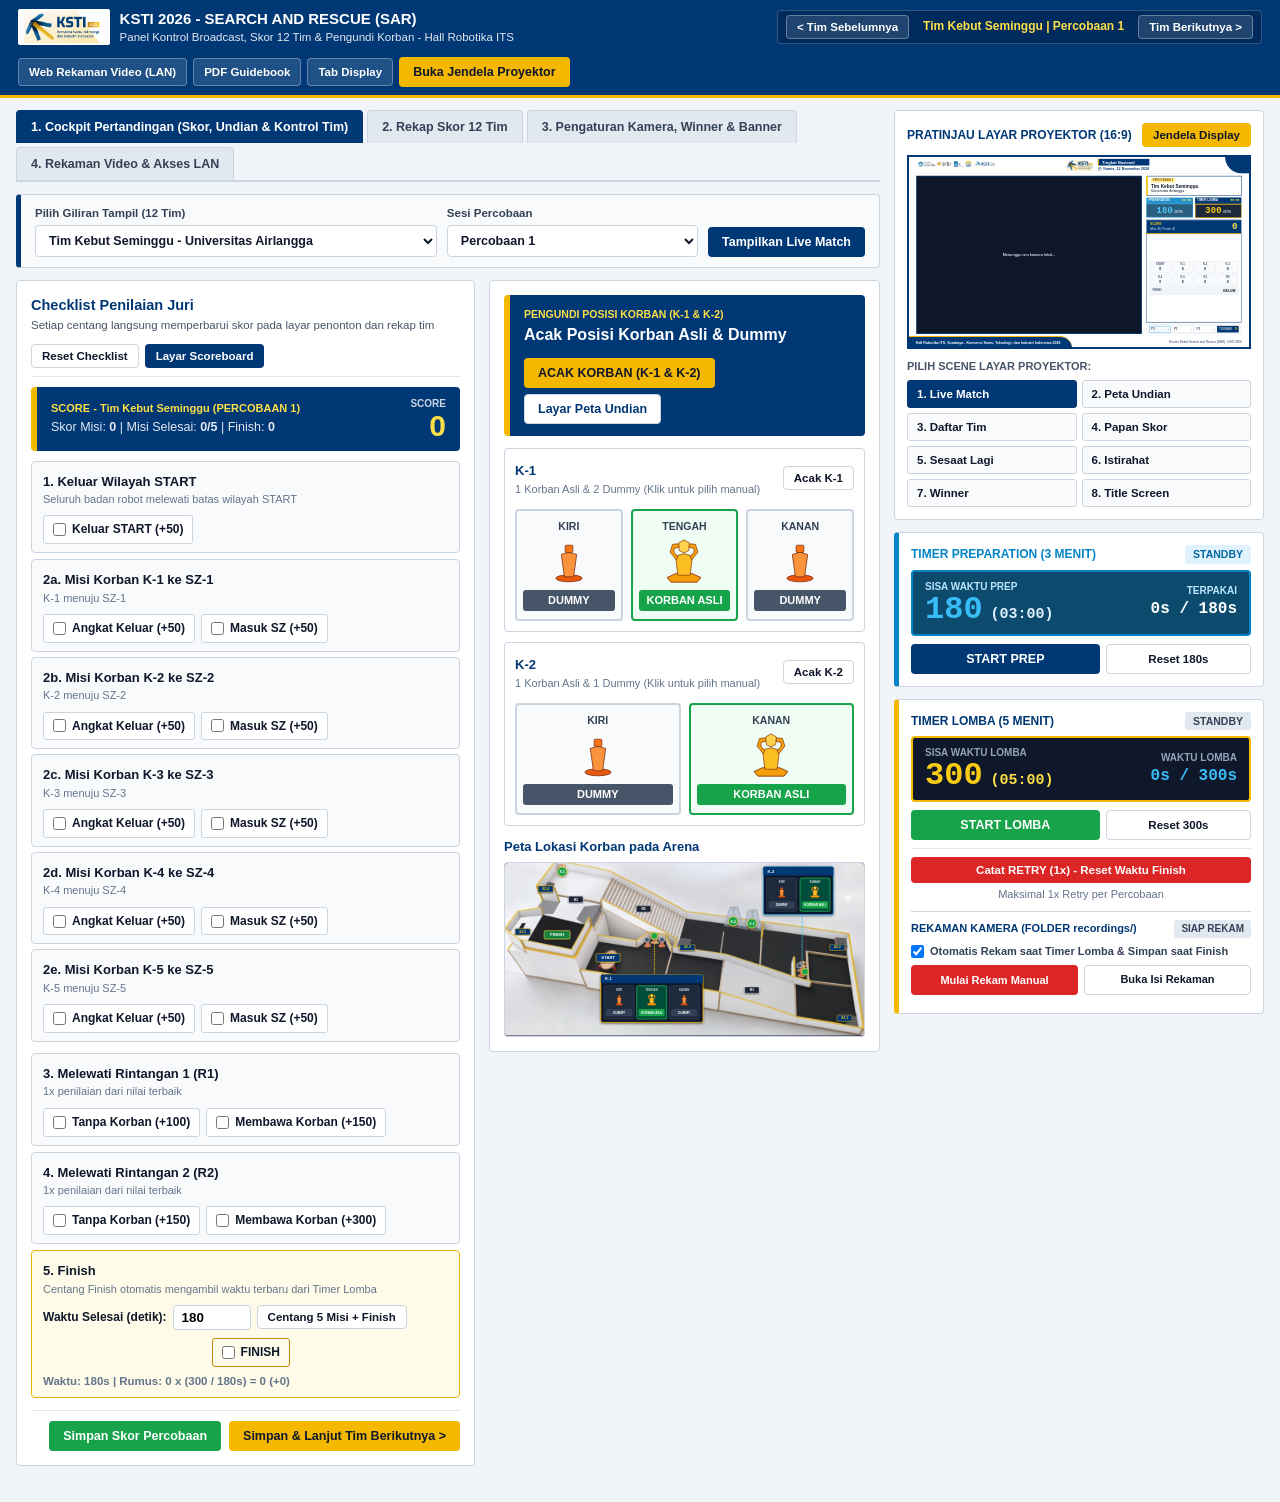
==== index.html @ cf53e10b "feat: inisialisasi sistem web view, scoring, display proyektor dan server rekaman LAN KSTI 2026 SAR" ====
<!DOCTYPE html>
<html lang="id">
<head>
  <meta charset="UTF-8" />
  <meta name="viewport" content="width=device-width, initial-scale=1.0" />
  <title>KSTI 2026 - Search and Rescue (SAR) | Panel Kontrol Operator &amp; Juri</title>
  <link rel="stylesheet" href="css/styles.css" />
</head>
<body>
  <!-- TOP STICKY HEADER WITH ACTIVE TEAM BAR -->
  <header class="op-header">
    <div class="op-brand">
      <img src="assets/ksti_cover_logo.png" alt="KSTI 2026" class="op-brand-logo" />
      <div class="op-brand-title">
        <h1>KSTI 2026 - SEARCH AND RESCUE (SAR)</h1>
        <p>Panel Kontrol Broadcast, Skor 12 Tim &amp; Pengundi Korban - Hall Robotika ITS</p>
      </div>
    </div>

    <div class="op-header-run-nav">
      <button type="button" id="btnPrevRunTop" class="btn btn-outline btn-sm">&lt; Tim Sebelumnya</button>
      <div class="op-header-active-pill" id="opHeaderActiveRunText">
        Tim Kebut Seminggu | Percobaan 1
      </div>
      <button type="button" id="btnNextRunTop" class="btn btn-outline btn-sm">Tim Berikutnya &gt;</button>
    </div>

    <div class="op-header-actions">
      <a href="recordings.html" target="_blank" class="btn btn-outline btn-sm">Web Rekaman Video (LAN)</a>
      <a href="GUIDEBOOK_SAR_KSTI%202026.1.pdf" target="_blank" class="btn btn-outline btn-sm">PDF Guidebook</a>
      <a href="display.html" target="_blank" class="btn btn-outline btn-sm">Tab Display</a>
      <button type="button" id="btnOpenDisplayPopup" class="btn btn-gold">Buka Jendela Proyektor</button>
    </div>
  </header>

  <!-- MAIN OPERATOR COCKPIT SHELL -->
  <div class="op-shell">
    <main class="op-main-workspace">
      <nav class="op-nav-tabs">
        <button type="button" class="op-tab-btn active" data-tab="tab-cockpit">
          1. Cockpit Pertandingan (Skor, Undian &amp; Kontrol Tim)
        </button>
        <button type="button" class="op-tab-btn" data-tab="tab-rundown">
          2. Rekap Skor 12 Tim
        </button>
        <button type="button" class="op-tab-btn" data-tab="tab-broadcast">
          3. Pengaturan Kamera, Winner &amp; Banner
        </button>
        <button type="button" class="op-tab-btn" data-tab="tab-recordings">
          4. Rekaman Video &amp; Akses LAN
        </button>
      </nav>

      <!-- =================================================================
           TAB 1: COCKPIT PERTANDINGAN
           ================================================================= -->
      <section id="tab-cockpit" class="op-tab-pane active">
        <!-- ZONE A: ACTIVE TEAM (1 ENTRY PER TEAM) & TRIAL SELECTOR BAR -->
        <div class="op-card op-cockpit-runbar">
          <div class="op-cockpit-runbar-grid op-cockpit-runbar-3col">
            <div class="op-field">
              <label>Pilih Giliran Tampil (12 Tim)</label>
              <select id="selScoreTeam"></select>
            </div>
            <div class="op-field">
              <label>Sesi Percobaan</label>
              <select id="selScoreTrial">
                <option value="0">Percobaan 1</option>
                <option value="1">Percobaan 2</option>
                <option value="2">Percobaan 3</option>
              </select>
            </div>
            <div class="op-field" style="justify-content:flex-end;">
              <button type="button" id="btnPushLiveMatchDirect" class="btn btn-blue" style="width:100%;">
                Tampilkan Live Match
              </button>
            </div>
          </div>
        </div>

        <!-- ZONE B: 2-COLUMN COCKPIT (LEFT: SCORING CHECKLIST | RIGHT: RANDOMIZER & ARENA MAP) -->
        <div class="op-cockpit-split">
          <!-- LEFT COLUMN: SCORING CHECKLIST + AUTO FINISH BONUS -->
          <div class="op-card op-cockpit-col">
            <div class="op-card-header" style="margin-bottom:10px;">
              <div>
                <div class="op-card-title">Checklist Penilaian Juri</div>
                <div class="op-card-sub">
                  Setiap centang langsung memperbarui skor pada layar penonton dan rekap tim
                </div>
              </div>
              <div style="display:flex;gap:6px;flex-wrap:wrap;">
                <button type="button" id="btnResetCurrentScore" class="btn btn-outline btn-sm">Reset Checklist</button>
                <button type="button" id="btnPushScoreboardScene" class="btn btn-blue btn-sm">Layar Scoreboard</button>
              </div>
            </div>

            <!-- Score Summary Banner at Top of Checklist -->
            <div id="opScoreSummaryBanner" class="op-live-score-banner"></div>

            <div class="op-score-missions-list">
              <!-- 1. Keluar START -->
              <div class="op-score-row">
                <div>
                  <strong>1. Keluar Wilayah START</strong>
                  <div class="op-score-sub">Seluruh badan robot melewati batas wilayah START</div>
                </div>
                <label class="op-check-label">
                  <input type="checkbox" id="chkKeluarHome" />
                  <span>Keluar START (+50)</span>
                </label>
              </div>

              <!-- 2. 5 Rescue Missions (K-1 to K-5 -> SZ-1 to SZ-5) -->
              <div id="opMissionsChecklist"></div>

              <!-- 3. Rintangan 1 (R1) -->
              <div class="op-score-row">
                <div>
                  <strong>3. Melewati Rintangan 1 (R1)</strong>
                  <div class="op-score-sub">1x penilaian dari nilai terbaik</div>
                </div>
                <div class="op-check-group">
                  <label class="op-check-label">
                    <input type="checkbox" id="chkR1WithoutVictim" />
                    <span>Tanpa Korban (+100)</span>
                  </label>
                  <label class="op-check-label">
                    <input type="checkbox" id="chkR1WithVictim" />
                    <span>Membawa Korban (+150)</span>
                  </label>
                </div>
              </div>

              <!-- 4. Rintangan 2 (R2) -->
              <div class="op-score-row">
                <div>
                  <strong>4. Melewati Rintangan 2 (R2)</strong>
                  <div class="op-score-sub">1x penilaian dari nilai terbaik</div>
                </div>
                <div class="op-check-group">
                  <label class="op-check-label">
                    <input type="checkbox" id="chkR2WithoutVictim" />
                    <span>Tanpa Korban (+150)</span>
                  </label>
                  <label class="op-check-label">
                    <input type="checkbox" id="chkR2WithVictim" />
                    <span>Membawa Korban (+300)</span>
                  </label>
                </div>
              </div>

              <!-- 5. Finish Check (Auto-takes latest elapsed time from Match Timer) -->
              <div class="op-score-row op-score-row-bonus">
                <div style="flex:1;min-width:210px;">
                  <strong>5. Finish</strong>
                  <div class="op-score-sub">
                    Centang Finish otomatis mengambil waktu terbaru dari Timer Lomba
                  </div>
                  <div style="display:flex;align-items:center;gap:6px;margin-top:8px;flex-wrap:wrap;">
                    <span style="font-size:12px;font-weight:700;color:#0f172a;">Waktu Selesai (detik):</span>
                    <input type="number" id="inpFinishTimeSec" min="1" max="299" value="180" style="width:78px;padding:4px 8px;border:1px solid #cbd5e1;border-radius:4px;font-weight:800;" />
                    <button type="button" id="btnCheckAll5AndBonus" class="btn btn-outline btn-sm">Centang 5 Misi + Finish</button>
                  </div>
                </div>
                <div style="display:flex;flex-direction:column;align-items:flex-end;gap:6px;">
                  <label class="op-check-label op-check-bonus">
                    <input type="checkbox" id="chkBonusFinish" />
                    <span>FINISH</span>
                  </label>
                  <div id="opBonusPreviewBadge" style="font-size:11.5px;font-weight:800;color:#15803d;"></div>
                </div>
              </div>
            </div>

            <div style="display:flex;align-items:center;justify-content:flex-end;gap:8px;margin-top:12px;padding-top:10px;border-top:1px solid #e2e8f0;flex-wrap:wrap;">
              <button type="button" id="btnSaveTrialScore" class="btn btn-green">Simpan Skor Percobaan</button>
              <button type="button" id="btnSaveAndNextRun" class="btn btn-gold">Simpan &amp; Lanjut Tim Berikutnya &gt;</button>
            </div>
          </div>

          <!-- RIGHT COLUMN: SURVIVOR RANDOMIZER (K-1 & K-2) + ARENA MAP -->
          <div class="op-card op-cockpit-col">
            <div class="op-randomizer-hero-bar" style="padding:12px 14px;margin-bottom:12px;">
              <div>
                <div style="font-size:10.5px;font-weight:700;color:#fde047;text-transform:uppercase;">
                  Pengundi Posisi Korban (K-1 &amp; K-2)
                </div>
                <h2 style="font-size:16px;font-weight:800;color:#ffffff;margin-top:2px;">
                  Acak Posisi Korban Asli &amp; Dummy
                </h2>
              </div>
              <div style="display:flex;gap:6px;flex-wrap:wrap;">
                <button type="button" id="btnRandomizeAll" class="btn btn-gold">
                  ACAK KORBAN (K-1 &amp; K-2)
                </button>
                <button type="button" id="btnPushRandomizerScene" class="btn btn-outline" style="background:#fff;color:#003876;">
                  Layar Peta Undian
                </button>
              </div>
            </div>

            <!-- K-1 & K-2 Slot Cards -->
            <div class="op-rand-rooms-stack">
              <div class="op-room-box" style="padding:10px;">
                <div style="display:flex;align-items:center;justify-content:space-between;margin-bottom:4px;">
                  <div>
                    <strong style="font-size:13px;color:#003876;">K-1</strong>
                    <div style="font-size:11px;color:#64748b;">1 Korban Asli &amp; 2 Dummy (Klik untuk pilih manual)</div>
                  </div>
                  <button type="button" id="btnRandomizeK1" class="btn btn-outline btn-sm">Acak K-1</button>
                </div>
                <div id="opK1SlotsContainer" class="op-slots-grid-3"></div>
              </div>

              <div class="op-room-box" style="padding:10px;">
                <div style="display:flex;align-items:center;justify-content:space-between;margin-bottom:4px;">
                  <div>
                    <strong style="font-size:13px;color:#003876;">K-2</strong>
                    <div style="font-size:11px;color:#64748b;">1 Korban Asli &amp; 1 Dummy (Klik untuk pilih manual)</div>
                  </div>
                  <button type="button" id="btnRandomizeK2" class="btn btn-outline btn-sm">Acak K-2</button>
                </div>
                <div id="opK2SlotsContainer" class="op-slots-grid-2"></div>
              </div>
            </div>

            <!-- Interactive Arena Map -->
            <div style="margin-top:12px;">
              <div style="display:flex;align-items:center;justify-content:space-between;margin-bottom:6px;">
                <strong style="font-size:13px;color:#003876;">Peta Lokasi Korban pada Arena</strong>
              </div>
              <div id="opArenaMapContainer" style="width:100%;background:#0f172a;border:1px solid #cbd5e1;border-radius:4px;overflow:hidden;"></div>
            </div>
          </div>
        </div>
      </section>

      <!-- =================================================================
           TAB 2: REKAP SKOR 12 TIM
           ================================================================= -->
      <section id="tab-rundown" class="op-tab-pane">
        <!-- 1. Rekap 12 Tim -->
        <div class="op-card">
          <div class="op-card-header">
            <div>
              <div class="op-card-title">Daftar 12 Tim Peserta SAR &amp; Rekap Skor 3 Percobaan</div>
              <div class="op-card-sub">
                12 tim x 3 percobaan, skor terbaik menjadi nilai akhir tim.
              </div>
            </div>
            <div style="display:flex;gap:8px;flex-wrap:wrap;">
              <button type="button" id="btnExportRundownCSV" class="btn btn-green">Unduh Rekap CSV</button>
              <button type="button" id="btnPushRundownScene" class="btn btn-blue">Tampilkan Daftar Tim di Proyektor</button>
            </div>
          </div>

          <!-- Podium Juara 1, 2, 3 Summary -->
          <div id="opPodiumSummaryCards" class="op-podium-grid"></div>

          <div id="opLeaderboardTableWrap" style="overflow-x:auto;margin-top:12px;"></div>
        </div>

        <!-- 2. Riwayat Undian -->
        <div class="op-card">
          <div class="op-card-header">
            <div>
              <div class="op-card-title">Riwayat Undian Posisi Korban (K-1 &amp; K-2)</div>
              <div class="op-card-sub">Log pengundian posisi korban selama pertandingan berlangsung</div>
            </div>
            <button type="button" id="btnClearRandHistory" class="btn btn-outline btn-sm">Bersihkan Riwayat</button>
          </div>
          <div id="opRandHistoryContainer" style="overflow-x:auto;"></div>
        </div>
      </section>

      <!-- =================================================================
           TAB 3: PENGATURAN KAMERA TUNGGAL, WINNER & BANNER
           ================================================================= -->
      <section id="tab-broadcast" class="op-tab-pane">
        <!-- Single Camera Configuration -->
        <div class="op-card">
          <div class="op-card-header">
            <div>
              <div class="op-card-title">Pengaturan Jendela Kamera Utama Live Match (1 Kamera)</div>
              <div class="op-card-sub">Layar Live Match menampilkan 1 jendela kamera arena pertandingan utama berdampingan dengan Timer dan Score</div>
            </div>
            <button type="button" id="btnRefreshWebcams" class="btn btn-outline">Deteksi Perangkat Kamera</button>
          </div>

          <div class="op-form-grid">
            <div class="op-field">
              <label>Mode Tampilan Jendela Kamera</label>
              <select id="selSingleCamMode">
                <option value="webcam" selected>Kamera Lokal (Webcam / Capture Card)</option>
                <option value="arena_map">Peta Arena Interaktif (K-1 &amp; K-2)</option>
                <option value="chroma_green">Chroma Key Hijau (#00FF00)</option>
                <option value="chroma_blue">Chroma Key Biru (#0000FF)</option>
              </select>
            </div>
            <div class="op-field">
              <label>Pilih Perangkat Kamera Lokal</label>
              <select id="selSingleCamDevice">
                <option value="">Kamera Default Sistem</option>
              </select>
            </div>
          </div>
        </div>

        <!-- Pengaturan Layar Winner & Teks Banner -->
        <div class="op-card">
          <div class="op-card-header">
            <div>
              <div class="op-card-title">Pengaturan Layar Winner &amp; Teks Intermission</div>
              <div class="op-card-sub">Atur tim pemenang (otomatis berdasarkan skor terbaik 12 tim atau manual) dan teks layar Sesaat Lagi / Istirahat</div>
            </div>
            <button type="button" id="btnShowWinnerNow" class="btn btn-gold">Tampilkan Layar Winner</button>
          </div>

          <div class="op-form-grid">
            <div class="op-field">
              <label>Penentuan Tim Pemenang</label>
              <select id="selWinnerTeam"></select>
              <div id="opCurrentWinnerResolvedText" style="font-size:11.5px;color:#16a34a;font-weight:700;margin-top:3px;"></div>
            </div>
            <div class="op-field">
              <label>Preset Predikat Juara</label>
              <select id="selWinnerPreset">
                <option value="juara1">JUARA 1 - Medali Emas + Sertifikat + Rp4.000.000,00</option>
                <option value="juara2">JUARA 2 - Medali Perak + Sertifikat + Rp3.000.000,00</option>
                <option value="juara3">JUARA 3 - Medali Perunggu + Sertifikat + Rp2.000.000,00</option>
                <option value="winner">WINNER - Pemenang Pertandingan</option>
              </select>
            </div>
            <div class="op-field">
              <label>Teks Utama Winner</label>
              <input type="text" id="inpWinnerTitle" value="WINNER" />
            </div>
            <div class="op-field">
              <label>Keterangan Hadiah / Sub-judul</label>
              <input type="text" id="inpWinnerPrize" value="Medali Emas + Sertifikat + Rp4.000.000,00" />
            </div>
            <div class="op-field">
              <label>Teks Banner Sesaat Lagi</label>
              <input type="text" id="inpSesaatTitle" value="SESAAT LAGI" />
            </div>
            <div class="op-field">
              <label>Teks Banner Istirahat / ISHOMA</label>
              <input type="text" id="inpIstirahatTitle" value="ISTIRAHAT / ISHOMA" />
            </div>
          </div>
        </div>
      </section>

      <!-- =================================================================
           TAB 4: REKAMAN VIDEO PERTANDINGAN & AKSES LAN (WI-FI LOKAL)
           ================================================================= -->
      <section id="tab-recordings" class="op-tab-pane">
        <!-- LAN Info Card -->
        <div class="op-card" style="background:#002855;color:#ffffff;border-left:6px solid #f5b800;">
          <div style="display:flex;align-items:center;justify-content:space-between;flex-wrap:wrap;gap:12px;">
            <div>
              <div style="font-size:11px;font-weight:800;color:#fde047;text-transform:uppercase;">
                Akses Lokal Internet / Wi-Fi Sama (LAN) untuk Pemeriksaan Video Juri &amp; Panitia
              </div>
              <div id="opLanFolderStatus" style="font-size:13px;color:#e2e8f0;margin-top:4px;">
                Folder Penyimpanan Rekaman: <strong>./recordings/</strong>
              </div>
            </div>
            <div style="display:flex;align-items:center;gap:8px;flex-wrap:wrap;">
              <span style="font-size:12px;color:#bae6fd;font-weight:700;">Link LAN Cek Video:</span>
              <code id="opLanRecordingsUrl" style="background:#0f172a;border:1px solid #38bdf8;color:#fde047;padding:6px 12px;border-radius:4px;font-size:13.5px;font-weight:800;">http://localhost:8080/recordings.html</code>
              <button type="button" id="btnCopyOpLanUrl" class="btn btn-outline btn-sm" style="background:#ffffff;color:#003876;">Salin Link LAN</button>
              <a href="recordings.html" target="_blank" class="btn btn-gold btn-sm">Buka Web Rekaman Penuh</a>
            </div>
          </div>
        </div>

        <!-- Recording Controls + Saved Videos Grid -->
        <div class="op-cockpit-split">
          <!-- Left: Video Player Preview -->
          <div class="op-card op-cockpit-col">
            <div class="op-card-header" style="margin-bottom:10px;">
              <div>
                <div class="op-card-title">Pemutar Rekaman Video (Folder <code>recordings/</code>)</div>
                <div class="op-card-sub" id="opTabRecActiveMeta">Pilih rekaman di sebelah kanan untuk memutar dan memeriksa hasil pertandingan</div>
              </div>
              <a id="btnTabRecDownload" href="#" download class="btn btn-green btn-sm" style="display:none;">Unduh Video</a>
            </div>

            <div style="width:100%;aspect-ratio:16/9;background:#020617;border-radius:4px;overflow:hidden;border:2px solid #003876;display:flex;align-items:center;justify-content:center;">
              <video id="opTabRecVideoPlayer" controls playsinline style="width:100%;height:100%;object-fit:contain;"></video>
            </div>
          </div>

          <!-- Right: List of Videos in ./recordings -->
          <div class="op-card op-cockpit-col">
            <div class="op-card-header" style="margin-bottom:10px;">
              <div>
                <div class="op-card-title">Daftar File Rekaman di Folder <code>recordings/</code> (<span id="opTabRecCount">0</span>)</div>
                <div class="op-card-sub">Otomatis merekam dan menyimpan saat Timer Lomba berjalan hingga Finish</div>
              </div>
              <button type="button" id="btnRefreshTabRecordings" class="btn btn-outline btn-sm">Muat Ulang</button>
            </div>

            <div id="opTabRecListContainer" style="max-height:420px;overflow-y:auto;display:flex;flex-direction:column;gap:8px;">
              <div style="padding:20px;text-align:center;color:#64748b;font-size:12.5px;">
                Memuat daftar rekaman dari folder <code>recordings/</code>...
              </div>
            </div>
          </div>
        </div>
      </section>
    </main>

    <!-- RIGHT STICKY SIDEBAR: LIVE PREVIEW + SCENE SWITCHER + SEPARATE PREP TIMER & MATCH TIMER -->
    <aside class="op-sidebar-sticky">
      <!-- 1. Live Display Preview & Scene Switcher -->
      <div class="op-card" style="padding:12px;">
        <div style="display:flex;align-items:center;justify-content:space-between;margin-bottom:8px;">
          <div style="font-size:12px;font-weight:800;color:#003876;">
            PRATINJAU LAYAR PROYEKTOR (16:9)
          </div>
          <button type="button" id="btnSidebarOpenDisplay" class="btn btn-gold btn-sm">
            Jendela Display
          </button>
        </div>

        <div id="opMiniPreviewWrap" class="op-mini-preview-wrap">
          <iframe id="opMiniPreviewIframe" class="op-mini-preview-iframe" src="display.html" title="Live Display Preview"></iframe>
        </div>

        <div style="margin-top:10px;">
          <div style="font-size:11px;font-weight:800;color:#475569;margin-bottom:6px;">
            PILIH SCENE LAYAR PROYEKTOR:
          </div>
          <div class="op-scene-grid">
            <button type="button" class="op-scene-btn" data-scene-select="live_match">1. Live Match</button>
            <button type="button" class="op-scene-btn" data-scene-select="randomizer">2. Peta Undian</button>
            <button type="button" class="op-scene-btn" data-scene-select="rundown">3. Daftar Tim</button>
            <button type="button" class="op-scene-btn" data-scene-select="scoreboard">4. Papan Skor</button>
            <button type="button" class="op-scene-btn" data-scene-select="sesaat_lagi">5. Sesaat Lagi</button>
            <button type="button" class="op-scene-btn" data-scene-select="istirahat">6. Istirahat</button>
            <button type="button" class="op-scene-btn" data-scene-select="winner">7. Winner</button>
            <button type="button" class="op-scene-btn" data-scene-select="splash">8. Title Screen</button>
          </div>
        </div>
      </div>

      <!-- 2. TIMER PREPARATION (3 MENIT / 180 DETIK) -->
      <div class="op-card op-timer-card-prep" style="padding:12px;">
        <div style="display:flex;align-items:center;justify-content:space-between;margin-bottom:6px;">
          <span style="font-size:12px;font-weight:800;color:#0284c7;">TIMER PREPARATION (3 MENIT)</span>
          <span id="opPrepStatusBadge" style="font-size:10.5px;font-weight:800;padding:2px 8px;border-radius:3px;background:#e0f2fe;color:#0369a1;">STANDBY</span>
        </div>

        <div class="op-timer-display op-timer-display-prep">
          <div>
            <div style="font-size:10px;color:#bae6fd;font-weight:700;">SISA WAKTU PREP</div>
            <div style="display:flex;align-items:baseline;gap:8px;">
              <div id="opPrepTimerDigits" class="op-timer-num" style="color:#38bdf8;">180</div>
              <div id="opPrepTimerMMSS" style="font-family:monospace;font-size:15px;font-weight:700;color:#e0f2fe;">(03:00)</div>
            </div>
          </div>
          <div style="text-align:right;">
            <div style="font-size:10px;color:#bae6fd;font-weight:700;">TERPAKAI</div>
            <div id="opPrepElapsedDigits" style="font-family:monospace;font-size:16px;font-weight:700;color:#ffffff;">0s / 180s</div>
          </div>
        </div>

        <div style="display:grid;grid-template-columns:1.3fr 1fr;gap:6px;margin-top:8px;">
          <button type="button" id="btnPrepStartPause" class="btn btn-blue">START PREP</button>
          <button type="button" id="btnPrepReset" class="btn btn-outline" style="font-size:11.5px;padding:6px;">Reset 180s</button>
        </div>
      </div>

      <!-- 3. TIMER LOMBA (5 MENIT / 300 DETIK) -->
      <div class="op-card op-timer-card-match" style="padding:12px;">
        <div style="display:flex;align-items:center;justify-content:space-between;margin-bottom:6px;">
          <span style="font-size:12px;font-weight:800;color:#003876;">TIMER LOMBA (5 MENIT)</span>
          <span id="opMatchStatusBadge" style="font-size:10.5px;font-weight:800;padding:2px 8px;border-radius:3px;background:#e2e8f0;color:#334155;">STANDBY</span>
        </div>

        <div class="op-timer-display op-timer-display-match">
          <div>
            <div style="font-size:10px;color:#94a3b8;font-weight:700;">SISA WAKTU LOMBA</div>
            <div style="display:flex;align-items:baseline;gap:8px;">
              <div id="opMatchTimerDigits" class="op-timer-num">300</div>
              <div id="opMatchTimerMMSS" style="font-family:monospace;font-size:15px;font-weight:700;color:#fde047;">(05:00)</div>
            </div>
          </div>
          <div style="text-align:right;">
            <div style="font-size:10px;color:#94a3b8;font-weight:700;">WAKTU LOMBA</div>
            <div id="opMatchElapsedDigits" style="font-family:monospace;font-size:16px;font-weight:700;color:#38bdf8;">0s / 300s</div>
          </div>
        </div>

        <div style="display:grid;grid-template-columns:1.3fr 1fr;gap:6px;margin-top:8px;">
          <button type="button" id="btnMatchStartPause" class="btn btn-green">START LOMBA</button>
          <button type="button" id="btnMatchReset" class="btn btn-outline" style="font-size:11.5px;padding:6px;">Reset 300s</button>
        </div>

        <div style="margin-top:8px;padding-top:8px;border-top:1px solid #e2e8f0;display:flex;flex-direction:column;gap:4px;">
          <button type="button" id="btnRecordRetry" class="btn btn-red" style="font-size:11.5px;padding:6px;">
            Catat RETRY (1x) - Reset Waktu Finish
          </button>
          <div id="opRetryInfoText" style="font-size:11px;color:#64748b;text-align:center;"></div>
        </div>

        <!-- 4. REKAMAN KAMERA ARENA (AUTO & MANUAL SAVE TO ./recordings/) -->
        <div style="margin-top:8px;padding-top:8px;border-top:1px solid #cbd5e1;display:flex;flex-direction:column;gap:6px;">
          <div style="display:flex;align-items:center;justify-content:space-between;">
            <span style="font-size:11px;font-weight:800;color:#003876;">REKAMAN KAMERA (FOLDER recordings/)</span>
            <span id="opCamRecStatusBadge" style="font-size:10px;font-weight:800;padding:2px 7px;border-radius:3px;background:#e2e8f0;color:#334155;">SIAP REKAM</span>
          </div>
          <label style="display:flex;align-items:center;gap:6px;font-size:11px;font-weight:700;color:#334155;cursor:pointer;">
            <input type="checkbox" id="chkAutoRecordOnMatch" checked />
            <span>Otomatis Rekam saat Timer Lomba &amp; Simpan saat Finish</span>
          </label>
          <div style="display:grid;grid-template-columns:1fr 1fr;gap:6px;">
            <button type="button" id="btnCamRecToggle" class="btn btn-red" style="font-size:11px;padding:6px;">
              Mulai Rekam Manual
            </button>
            <a href="recordings.html" target="_blank" class="btn btn-outline" style="font-size:11px;padding:6px;text-align:center;">
              Buka Isi Rekaman
            </a>
          </div>
          <div id="opCamRecSavedInfo" style="font-size:10.5px;color:#15803d;font-weight:700;text-align:center;"></div>
        </div>
      </div>
    </aside>
  </div>

  <script src="js/state.js"></script>
  <script src="js/arena.js"></script>
  <script src="js/broadcast_renderer.js"></script>
  <script src="js/operator.js"></script>
</body>
</html>
---- css/styles.css ----
/* ==========================================================================
   KSTI 2026 - Search and Rescue (SAR)
   Broadcast Graphics & Operator Cockpit Stylesheet
   ========================================================================== */

:root {
  --ksti-navy: #002855;
  --ksti-blue: #003876;
  --ksti-blue-mid: #0353a4;
  --ksti-sky: #0284c7;
  --ksti-gold: #f5b800;
  --ksti-yellow: #facc15;
  --ksti-red: #dc2626;
  --ksti-green: #16a34a;
  --studio-bg: #f1f5f9;
  --studio-surface: #ffffff;
  --studio-border: #cbd5e1;
  --studio-text: #0f172a;
  --studio-muted: #475569;
}

*, *::before, *::after {
  box-sizing: border-box;
  margin: 0;
  padding: 0;
}

html, body {
  font-family: 'Segoe UI', -apple-system, BlinkMacSystemFont, Roboto, Helvetica, Arial, sans-serif;
  background: var(--studio-bg);
  color: var(--studio-text);
  line-height: 1.4;
  -webkit-font-smoothing: antialiased;
}

/* ==========================================================================
   1. BROADCAST DISPLAY WINDOW (100vw x 100vh - ZERO CUTOFF / RESPONSIVE)
   ========================================================================== */
body.display-body {
  width: 100vw;
  height: 100vh;
  overflow: hidden;
  background: #ffffff;
}

.display-viewport {
  width: 100vw;
  height: 100vh;
  overflow: hidden;
  position: relative;
  background: #ffffff;
}

.bc-scene {
  width: 100%;
  height: 100%;
  display: grid;
  grid-template-rows: auto minmax(0, 1fr) auto;
  background: #ffffff;
  color: #0f172a;
  position: relative;
  overflow: hidden;
}

.bc-watermark-pattern {
  position: absolute;
  inset: 0;
  background-image:
    linear-gradient(rgba(0, 56, 118, 0.03) 1px, transparent 1px),
    linear-gradient(90deg, rgba(0, 56, 118, 0.03) 1px, transparent 1px);
  background-size: 40px 40px;
  pointer-events: none;
  z-index: 0;
}

/* Broadcast Header */
.bc-header {
  position: relative;
  z-index: 5;
  height: clamp(60px, 8.8vh, 96px);
  padding: 0 2.2vw;
  display: flex;
  align-items: center;
  justify-content: space-between;
  background: #ffffff;
  border-bottom: 2px solid #e2e8f0;
}

.bc-partner-strip {
  height: clamp(34px, 5.4vh, 60px);
  width: auto;
  object-fit: contain;
}

.bc-ksti-pill-group {
  display: flex;
  align-items: center;
  gap: 1vw;
}

.bc-ksti-mini-logo {
  height: clamp(38px, 5.8vh, 64px);
  width: auto;
  object-fit: contain;
}

.bc-event-meta {
  display: flex;
  flex-direction: column;
  gap: 3px;
}

.bc-national-badge {
  display: inline-block;
  background: #003876;
  color: #ffffff;
  font-weight: 700;
  font-size: clamp(11px, 1.2vw, 16px);
  padding: 2px 12px;
  border-left: 4px solid var(--ksti-gold);
}

.bc-date-row {
  display: inline-flex;
  align-items: center;
  gap: 6px;
  color: var(--ksti-blue);
  font-size: clamp(11px, 1.1vw, 15px);
  font-weight: 700;
}

.bc-header-right {
  position: relative;
  z-index: 3;
  margin-right: 6.5vw;
}

.bc-header-run-pill {
  display: flex;
  flex-direction: column;
  align-items: flex-end;
  background: #f8fafc;
  border: 1.5px solid #cbd5e1;
  border-left: 4px solid var(--ksti-gold);
  padding: 4px 12px;
  border-radius: 3px;
}
.bc-hrp-code {
  font-size: clamp(12px, 1.25vw, 17px);
  font-weight: 800;
  color: var(--ksti-blue);
  line-height: 1.1;
}
.bc-hrp-ses {
  font-size: clamp(10px, 0.9vw, 12.5px);
  font-weight: 700;
  color: #475569;
}

.bc-top-right-swoosh {
  position: absolute;
  top: 0;
  right: 0;
  width: 7vw;
  height: 100%;
  background: var(--ksti-blue);
  border-bottom-left-radius: 90px;
  z-index: 1;
}

/* Broadcast Footer */
.bc-footer {
  position: relative;
  z-index: 5;
  height: clamp(42px, 6.5vh, 72px);
  display: flex;
  align-items: stretch;
  justify-content: space-between;
  background: #ffffff;
  border-top: 1px solid #e2e8f0;
}

.bc-footer-wave {
  width: 48%;
  background: var(--ksti-blue);
  border-top-right-radius: 80px;
  border-top: 4px solid var(--ksti-gold);
  display: flex;
  align-items: center;
  padding: 0 2vw;
  color: #ffffff;
  font-weight: 700;
  font-size: clamp(11px, 1.05vw, 15px);
}

.bc-footer-sponsors {
  width: 50%;
  display: flex;
  align-items: center;
  justify-content: flex-end;
  padding: 0 2.2vw;
}

.bc-sponsor-group {
  display: flex;
  align-items: center;
  gap: 12px;
}

.bc-sponsor-label {
  font-size: 11px;
  font-weight: 700;
  color: #64748b;
}

.bc-footer-logos-img {
  height: clamp(26px, 4.2vh, 44px);
  width: auto;
  object-fit: contain;
}

/* ==========================================================================
   SCENE 1: LIVE MATCH (SINGLE CAMERA WINDOW + LIVE TIMER & LIVE SCORE)
   ========================================================================== */
.bc-match-main-single {
  position: relative;
  z-index: 4;
  min-height: 0;
  min-width: 0;
  display: grid;
  grid-template-columns: minmax(0, 1fr) clamp(290px, 28vw, 430px);
  gap: 1.4vw;
  padding: 1vh 2.2vw;
}

.bc-single-arena-col {
  min-height: 0;
  min-width: 0;
  display: flex;
  flex-direction: column;
  height: 100%;
}

.bc-single-arena-topbar {
  background: var(--ksti-blue);
  border-left: 6px solid var(--ksti-gold);
  color: #ffffff;
  padding: 6px 14px;
  display: flex;
  align-items: center;
  justify-content: space-between;
  gap: 12px;
}
.bc-sat-left, .bc-sat-right {
  display: flex;
  align-items: center;
  gap: 8px;
}
.bc-sat-code {
  background: var(--ksti-gold);
  color: #0f172a;
  font-weight: 800;
  font-size: clamp(11px, 1.1vw, 15px);
  padding: 2px 9px;
  border-radius: 2px;
}
.bc-sat-session {
  font-size: clamp(11px, 1.05vw, 14.5px);
  font-weight: 700;
  color: #e2e8f0;
}
.bc-sat-urutan {
  background: #0284c7;
  color: #ffffff;
  font-weight: 800;
  font-size: clamp(11px, 1vw, 14px);
  padding: 2px 8px;
  border-radius: 2px;
}
.bc-sat-team {
  font-size: clamp(12px, 1.15vw, 16px);
  font-weight: 800;
  color: #fde047;
}

.bc-single-cam-frame {
  min-height: 0;
  min-width: 0;
  width: 100%;
  height: 100%;
  background: #0f172a;
  border: 3.5px solid var(--ksti-blue);
  position: relative;
  overflow: hidden;
}

.bc-cam-webcam-wrap {
  width: 100%;
  height: 100%;
  position: relative;
  background: #0f172a;
}
.bc-cam-video {
  width: 100%;
  height: 100%;
  object-fit: cover;
  display: block;
}
.bc-cam-status-msg {
  position: absolute;
  inset: 0;
  display: flex;
  align-items: center;
  justify-content: center;
  color: #cbd5e1;
  font-size: 14px;
  font-weight: 600;
  background: rgba(15, 23, 42, 0.78);
  padding: 16px;
  text-align: center;
}
.bc-cam-retry-btn {
  background: var(--ksti-gold);
  color: #0f172a;
  border: none;
  padding: 10px 18px;
  font-weight: 800;
  font-size: 13.5px;
  border-radius: 4px;
  cursor: pointer;
}

.bc-cam-map-slot {
  width: 100%;
  height: 100%;
  background: #0f172a;
  display: flex;
  align-items: center;
  justify-content: center;
}
.bc-cam-map-slot svg {
  width: 100%;
  height: 100%;
}

.bc-cam-chroma-green {
  width: 100%;
  height: 100%;
  background: #00ff00;
  color: rgba(0, 0, 0, 0.35);
  display: flex;
  align-items: center;
  justify-content: center;
  font-weight: 800;
  font-size: 18px;
}
.bc-cam-chroma-blue {
  width: 100%;
  height: 100%;
  background: #0000ff;
  color: rgba(255, 255, 255, 0.35);
  display: flex;
  align-items: center;
  justify-content: center;
  font-weight: 800;
  font-size: 18px;
}

/* Randomizer Overlay Strip at Bottom of Single Camera */
.bc-match-randomizer-strip {
  position: absolute;
  bottom: 10px;
  left: 10px;
  right: 10px;
  background: rgba(15, 23, 42, 0.92);
  border-left: 5px solid var(--ksti-gold);
  padding: 6px 14px;
  display: flex;
  align-items: center;
  gap: 12px;
  color: #ffffff;
  font-size: clamp(10.5px, 1.05vw, 14px);
  z-index: 10;
}
.bc-mrs-title {
  font-weight: 800;
  color: var(--ksti-yellow);
}
.bc-mrs-group {
  display: flex;
  align-items: center;
  gap: 6px;
}
.bc-mrs-room {
  font-weight: 800;
  color: #93c5fd;
}
.bc-mrs-pill {
  padding: 2px 8px;
  font-weight: 800;
  font-size: clamp(10px, 0.95vw, 13px);
  border-radius: 2px;
}
.bc-mrs-pill.pill-real {
  background: #16a34a;
  color: #ffffff;
}
.bc-mrs-pill.pill-dummy {
  background: #334155;
  color: #cbd5e1;
}
.bc-mrs-divider {
  color: #475569;
}

/* Right Sidebar in Live Match (Team Card + Timer + Live Score + Trial Summary) */
.bc-match-sidebar-live {
  min-height: 0;
  display: flex;
  flex-direction: column;
  justify-content: space-between;
  gap: 1vh;
}

.bc-live-team-card {
  background: #ffffff;
  border: 2px solid var(--ksti-blue);
  border-left: 6px solid var(--ksti-gold);
  padding: 0.9vh 0.9vw;
  display: flex;
  align-items: center;
  gap: 12px;
}
.bc-ltc-logo {
  flex-shrink: 0;
}
.bc-ltc-meta {
  min-width: 0;
  flex: 1;
}
.bc-ltc-badges {
  display: flex;
  gap: 6px;
  margin-bottom: 3px;
}
.bc-ltc-u-badge {
  background: var(--ksti-blue);
  color: #ffffff;
  font-size: 10.5px;
  font-weight: 800;
  padding: 1px 7px;
}
.bc-ltc-p-badge {
  background: #fef08a;
  color: #854d0e;
  font-size: 10.5px;
  font-weight: 800;
  padding: 1px 7px;
}
.bc-ltc-name {
  font-size: clamp(14px, 1.4vw, 20px);
  font-weight: 800;
  color: #0f172a;
  line-height: 1.15;
  white-space: nowrap;
  overflow: hidden;
  text-overflow: ellipsis;
}
.bc-ltc-uni {
  font-size: clamp(10.5px, 0.95vw, 13px);
  font-weight: 700;
  color: #475569;
  white-space: nowrap;
  overflow: hidden;
  text-overflow: ellipsis;
}

/* Dual Timers Widget (Preparation 180s & Match 300s) */
.bc-dual-timers-grid {
  display: grid;
  grid-template-columns: 1fr 1fr;
  gap: 8px;
}

.bc-timer-widget {
  display: flex;
  flex-direction: column;
  opacity: 0.88;
  transition: opacity 0.15s ease, transform 0.15s ease;
}
.bc-timer-widget.is-focused {
  opacity: 1;
}
.bc-timer-tab {
  background: var(--ksti-blue);
  color: #ffffff;
  font-weight: 800;
  font-size: clamp(9.5px, 0.88vw, 12.5px);
  padding: 4px 8px;
  display: flex;
  align-items: center;
  justify-content: space-between;
}
.bc-timer-tab.tab-prep {
  background: #0284c7;
}
.bc-timer-tab.tab-match {
  background: var(--ksti-blue);
  border-bottom: 2px solid var(--ksti-gold);
}
.bc-timer-mmss {
  font-family: 'Consolas', monospace;
  color: #fde047;
  font-weight: 800;
}
.bc-timer-box {
  background: #0f172a;
  border: 2.5px solid var(--ksti-blue);
  padding: 1vh 0.6vw;
  display: flex;
  align-items: baseline;
  justify-content: center;
  gap: 5px;
  position: relative;
}
.bc-timer-box.timer-prep {
  border-color: #0284c7;
  background: #0c4a6e;
}
.bc-timer-box.timer-prep .bc-timer-digits {
  color: #38bdf8;
}
.bc-timer-box.timer-match {
  border-color: var(--ksti-gold);
  background: #1e293b;
}
.bc-timer-box.timer-urgent {
  border-color: #f59e0b;
}
.bc-timer-box.timer-zero {
  background: #450a0a;
  border-color: #dc2626;
}
.bc-timer-digits {
  font-family: 'Consolas', 'Courier New', monospace;
  font-size: clamp(28px, 4.6vh, 54px);
  font-weight: 800;
  color: #facc15;
  letter-spacing: 1px;
  line-height: 1;
}
.bc-timer-unit {
  font-size: clamp(9px, 0.8vw, 11.5px);
  font-weight: 800;
  color: #cbd5e1;
}

/* Live Score & Checks Widget on Live Match */
.bc-live-score-box {
  background: #ffffff;
  border: 2px solid var(--ksti-blue);
  display: flex;
  flex-direction: column;
  flex: 1;
  min-height: 0;
}
.bc-lsb-header {
  background: var(--ksti-blue);
  color: #ffffff;
  padding: 0.9vh 1vw;
  display: flex;
  align-items: center;
  justify-content: space-between;
  border-bottom: 3px solid var(--ksti-gold);
}
.bc-lsb-label {
  font-size: clamp(10.5px, 0.95vw, 13px);
  font-weight: 800;
  color: var(--ksti-yellow);
}
.bc-lsb-sub {
  font-size: clamp(10.5px, 0.95vw, 13px);
  color: #e2e8f0;
  margin-top: 2px;
}
.bc-lsb-total {
  font-family: 'Consolas', monospace;
  font-size: clamp(30px, 4.8vh, 54px);
  font-weight: 900;
  color: #fde047;
  line-height: 1;
}

.bc-lsb-checks-grid {
  padding: 0.8vh 0.8vw;
  display: grid;
  grid-template-columns: repeat(4, 1fr);
  gap: 5px;
  flex: 1;
  align-content: center;
}
.bc-lsb-chip {
  background: #f8fafc;
  border: 1.5px solid #cbd5e1;
  padding: 4px 6px;
  display: flex;
  flex-direction: column;
  align-items: center;
  justify-content: center;
  text-align: center;
  border-radius: 2px;
}
.bc-lsb-chip span {
  font-size: clamp(9.5px, 0.8vw, 11.5px);
  font-weight: 800;
  color: #475569;
}
.bc-lsb-chip strong {
  font-size: clamp(11px, 1vw, 14px);
  font-weight: 800;
  color: #0f172a;
}
.bc-lsb-chip.chip-partial {
  background: #fefce8;
  border-color: #eab308;
}
.bc-lsb-chip.chip-partial span, .bc-lsb-chip.chip-partial strong {
  color: #854d0e;
}
.bc-lsb-chip.chip-done {
  background: #f0fdf4;
  border-color: #16a34a;
}
.bc-lsb-chip.chip-done span, .bc-lsb-chip.chip-done strong {
  color: #14532d;
}
.bc-lsb-chip-bonus {
  grid-column: span 4;
  flex-direction: row;
  justify-content: space-between;
  padding: 5px 10px;
  background: #f1f5f9;
}
.bc-lsb-chip-bonus.chip-bonus-on {
  background: #064e3b;
  border-color: #10b981;
}
.bc-lsb-chip-bonus.chip-bonus-on span,
.bc-lsb-chip-bonus.chip-bonus-on strong {
  color: #fde047;
}

/* Trial History & Next Run Card */
.bc-live-footer-card {
  background: #f8fafc;
  border: 1.5px solid #cbd5e1;
  padding: 0.7vh 0.8vw;
  display: flex;
  flex-direction: column;
  gap: 5px;
}
.bc-lfc-trials {
  display: grid;
  grid-template-columns: repeat(4, 1fr);
  gap: 5px;
}
.bc-lfc-tr {
  background: #ffffff;
  border: 1px solid #cbd5e1;
  padding: 3px 6px;
  display: flex;
  align-items: center;
  justify-content: space-between;
  font-size: clamp(10px, 0.9vw, 12.5px);
}
.bc-lfc-tr.tr-cur {
  border-color: #0284c7;
  background: #f0f9ff;
}
.bc-lfc-tr.tr-best {
  background: var(--ksti-blue);
  color: #ffffff;
  border-color: var(--ksti-blue);
}
.bc-lfc-tr.tr-best strong {
  color: var(--ksti-yellow);
}
.bc-lfc-next {
  font-size: clamp(10px, 0.88vw, 12px);
  color: #334155;
  display: flex;
  align-items: center;
  justify-content: space-between;
  gap: 6px;
  border-top: 1px solid #e2e8f0;
  padding-top: 4px;
}
.bc-lfc-next strong {
  color: var(--ksti-blue);
  white-space: nowrap;
  overflow: hidden;
  text-overflow: ellipsis;
}

/* ==========================================================================
   SCENE 2: SURVIVOR RANDOMIZER ON ARENA MAP
   ========================================================================== */
.bc-rand-map-layout {
  position: relative;
  z-index: 4;
  min-height: 0;
  min-width: 0;
  display: grid;
  grid-template-columns: minmax(0, 1fr) clamp(260px, 24vw, 370px);
  gap: 1.4vw;
  padding: 1vh 2.2vw;
}

.bc-rand-arena-stage {
  min-height: 0;
  min-width: 0;
  display: grid;
  grid-template-rows: auto minmax(0, 1fr);
  border: 2px solid #cbd5e1;
  background: #f8fafc;
}

.bc-rand-stage-bar {
  background: var(--ksti-blue);
  color: #ffffff;
  padding: 8px 16px;
  font-size: clamp(11px, 1.05vw, 14.5px);
  font-weight: 800;
  display: flex;
  align-items: center;
  justify-content: space-between;
  border-bottom: 3px solid var(--ksti-gold);
}

.bc-rand-stage-legend {
  display: inline-flex;
  align-items: center;
  gap: 12px;
  font-size: clamp(10px, 0.9vw, 12.5px);
}
.dot-real, .dot-dummy {
  display: inline-block;
  width: 12px;
  height: 12px;
  border-radius: 50%;
  margin-right: 4px;
}
.dot-real { background: #16a34a; border: 2px solid #fde047; }
.dot-dummy { background: #475569; border: 2px solid #cbd5e1; }

.bc-rand-arena-canvas {
  min-height: 0;
  min-width: 0;
  width: 100%;
  height: 100%;
  display: flex;
  align-items: center;
  justify-content: center;
  padding: 6px;
  background: #ffffff;
}

.arena-map-interactive-wrapper {
  width: 100%;
  height: 100%;
  display: flex;
  align-items: center;
  justify-content: center;
}
.arena-3d-overlay-svg {
  width: 100%;
  height: 100%;
  max-height: 100%;
  object-fit: contain;
}

.bc-rand-summary-side {
  min-height: 0;
  display: flex;
  flex-direction: column;
  justify-content: space-between;
  gap: 1vh;
}

.bc-rand-side-box {
  border: 2px solid #cbd5e1;
  background: #ffffff;
  display: flex;
  flex-direction: column;
}
.bc-rand-side-head {
  background: var(--ksti-blue);
  color: #ffffff;
  font-weight: 800;
  font-size: clamp(12px, 1.15vw, 16px);
  padding: 7px 12px;
  border-left: 5px solid var(--ksti-gold);
}
.bc-rand-side-sub {
  font-size: 11.5px;
  font-weight: 600;
  color: #475569;
  padding: 5px 12px;
  background: #f1f5f9;
  border-bottom: 1px solid #e2e8f0;
}
.bc-rand-side-list {
  padding: 8px 10px;
  display: flex;
  flex-direction: column;
  gap: 6px;
}
.bc-rand-side-row {
  display: flex;
  align-items: center;
  justify-content: space-between;
  padding: 7px 10px;
  font-size: clamp(11px, 1vw, 13.5px);
  font-weight: 700;
  border: 1.5px solid #cbd5e1;
}
.bc-rand-side-row.row-real {
  background: #f0fdf4;
  border-color: #16a34a;
  color: #14532d;
}
.bc-rand-side-row.row-real .pos-val {
  background: #16a34a;
  color: #ffffff;
  padding: 2px 8px;
  font-weight: 800;
}
.bc-rand-side-row.row-dummy {
  background: #f8fafc;
  color: #475569;
}
.bc-rand-side-row.row-dummy .pos-val {
  background: #e2e8f0;
  color: #334155;
  padding: 2px 8px;
}

/* ==========================================================================
   SCENE 3: CURATED RUNDOWN SCENE (FROM CSV)
   ========================================================================== */
.bc-rundown-main {
  position: relative;
  z-index: 4;
  min-height: 0;
  display: grid;
  grid-template-columns: 1.15fr 0.85fr;
  gap: 1.4vw;
  padding: 1vh 2.2vw;
}
.bc-rundown-main.bc-rundown-single-col {
  grid-template-columns: 1fr;
}
.bc-rd-podium-strip.bc-rd-podium-horizontal {
  flex-direction: row;
  justify-content: space-between;
  gap: 1.5vw;
  padding: 10px 18px;
}
.bc-rd-podium-horizontal .bc-rd-pod-item {
  flex: 1;
  background: #ffffff;
  border: 1.5px solid #cbd5e1;
  border-left: 5px solid var(--ksti-gold);
  padding: 6px 12px;
  gap: 8px;
}
.bc-rd-col {
  min-height: 0;
  background: #ffffff;
  border: 2px solid #cbd5e1;
  display: flex;
  flex-direction: column;
  overflow: hidden;
}
.bc-rd-box-head {
  background: var(--ksti-blue);
  color: #ffffff;
  padding: 8px 14px;
  font-size: clamp(11px, 1.1vw, 15px);
  font-weight: 800;
  border-bottom: 3px solid var(--ksti-gold);
  display: flex;
  align-items: center;
  justify-content: space-between;
}
.bc-rd-active-tag {
  background: var(--ksti-gold);
  color: #0f172a;
  padding: 2px 8px;
  font-size: 11px;
  font-weight: 800;
}
.bc-rd-table th, .bc-rd-table td {
  padding: 5px 8px !important;
  font-size: clamp(10.5px, 0.92vw, 12.5px) !important;
}
.bc-code-badge {
  display: inline-block;
  background: #e0f2fe;
  color: #0369a1;
  border: 1px solid #7dd3fc;
  padding: 1px 6px;
  font-size: 11px;
  font-weight: 800;
  border-radius: 2px;
}
.bc-rd-podium-strip {
  margin-top: auto;
  border-top: 2px solid #cbd5e1;
  background: #f8fafc;
  padding: 8px 12px;
  display: flex;
  flex-direction: column;
  gap: 4px;
}
.bc-rd-pod-item {
  display: flex;
  align-items: center;
  justify-content: space-between;
  font-size: clamp(10.5px, 0.95vw, 13px);
}
.bc-rd-pod-item span {
  font-weight: 800;
  color: #475569;
}
.bc-rd-pod-item strong {
  color: var(--ksti-blue);
}

/* ==========================================================================
   SCENE 4 & 5: SESAAT LAGI & ISTIRAHAT
   ========================================================================== */
.bc-intermission-main {
  position: relative;
  z-index: 4;
  min-height: 0;
  display: grid;
  grid-template-columns: 1fr 1.1fr;
  align-items: center;
  padding: 0 5vw;
}

.bc-intermission-left {
  display: flex;
  flex-direction: column;
  gap: 3.5vh;
}

.bc-inter-logo-row {
  display: flex;
  align-items: center;
  gap: 1.5vw;
}
.bc-inter-ksti-logo {
  height: clamp(75px, 13vh, 135px);
  width: auto;
  object-fit: contain;
}
.bc-inter-date-block {
  display: flex;
  flex-direction: column;
  gap: 6px;
}
.bc-inter-nat-pill {
  background: #003876;
  color: #ffffff;
  font-size: clamp(16px, 2vw, 28px);
  font-weight: 800;
  padding: 5px 20px;
  border-left: 6px solid var(--ksti-gold);
}
.bc-inter-date-text {
  font-size: clamp(15px, 1.8vw, 24px);
  font-weight: 800;
  color: var(--ksti-blue);
}
.bc-inter-venue-sub {
  font-size: clamp(12px, 1.1vw, 16px);
  font-weight: 600;
  color: #475569;
}

.bc-inter-ksti-category-card {
  background: #f8fafc;
  border: 2px solid #cbd5e1;
  border-left: 6px solid var(--ksti-blue);
  padding: 14px 20px;
  max-width: 480px;
}
.bc-ikc-kicker {
  font-size: 12px;
  font-weight: 800;
  color: var(--ksti-sky);
  letter-spacing: 0.5px;
}
.bc-ikc-title {
  font-size: clamp(22px, 2.5vw, 34px);
  font-weight: 800;
  color: var(--ksti-blue);
}
.bc-ikc-desc {
  font-size: 13px;
  font-weight: 600;
  color: #475569;
  margin-top: 2px;
}

.bc-status-banner-box {
  width: 100%;
  max-width: 580px;
}
.bc-status-banner-topbar {
  height: 32px;
  background: #2589d8;
  position: relative;
}
.bc-topbar-corner {
  position: absolute;
  left: 0;
  top: 0;
  bottom: 0;
  width: 42px;
  background: var(--ksti-gold);
  border-bottom-right-radius: 32px;
}
.bc-status-banner-body {
  background: var(--ksti-blue);
  padding: 3.5vh 2.5vw;
  color: #ffffff;
}
.bc-status-banner-heading {
  font-size: clamp(32px, 4.2vw, 60px);
  font-weight: 800;
  letter-spacing: 1px;
}
.bc-status-banner-sub {
  margin-top: 8px;
  font-size: clamp(13px, 1.25vw, 18px);
  font-weight: 700;
  color: #fde047;
}

.bc-mascot-corner {
  position: absolute;
  right: 0;
  bottom: 0;
  width: 22vw;
  height: 32vh;
  pointer-events: none;
  overflow: hidden;
}
.bc-mascot-circle-bg {
  position: absolute;
  right: -6vw;
  bottom: -10vh;
  width: 24vw;
  height: 24vw;
  border-radius: 50%;
  background: var(--ksti-gold);
}

/* ==========================================================================
   SCENE 6: WINNER SCENE
   ========================================================================== */
.bc-winner-grid-bg {
  position: absolute;
  inset: 0;
  background-image:
    linear-gradient(rgba(2, 132, 199, 0.06) 1px, transparent 1px),
    linear-gradient(90deg, rgba(2, 132, 199, 0.06) 1px, transparent 1px);
  background-size: 32px 32px;
  z-index: 0;
}

.bc-winner-main {
  position: relative;
  z-index: 4;
  min-height: 0;
  display: flex;
  flex-direction: column;
  align-items: center;
  justify-content: center;
  text-align: center;
}
.bc-winner-team-name {
  font-size: clamp(24px, 3.2vw, 44px);
  font-weight: 800;
  color: #b91c1c;
  margin-top: 6px;
}
.bc-winner-team-uni {
  font-size: clamp(14px, 1.4vw, 20px);
  font-weight: 700;
  color: #334155;
}
.bc-winner-big-word {
  font-size: clamp(64px, 11vw, 150px);
  font-weight: 900;
  color: #004e89;
  letter-spacing: 6px;
  line-height: 0.95;
  text-shadow: -4px 4px 0 #d90429, 4px -4px 0 #38bdf8;
  margin: 1vh 0;
}
.bc-winner-predicate-pill {
  margin-top: 1.5vh;
  background: var(--ksti-blue);
  border-left: 5px solid var(--ksti-gold);
  color: #ffffff;
  padding: 8px 22px;
  font-size: clamp(12px, 1.3vw, 18px);
  font-weight: 700;
  display: inline-flex;
  gap: 12px;
}
.bc-winner-prize-sep { color: var(--ksti-gold); }

.bc-winner-chevrons {
  position: absolute;
  right: 3vw;
  bottom: 7vh;
  display: flex;
  gap: 12px;
  z-index: 3;
}
.bc-winner-chevrons span {
  width: 3vw;
  height: 6vh;
  background: var(--ksti-blue);
  border-top-right-radius: 28px;
}
.bc-winner-chevrons span:nth-child(even) {
  background: var(--ksti-gold);
}

/* ==========================================================================
   SCENE 7 & 8: SPLASH (TITLE SCREEN) & 12-TEAM SCOREBOARD
   ========================================================================== */
.bc-splash-hero-center {
  position: relative;
  z-index: 4;
  min-height: 0;
  display: flex;
  flex-direction: column;
  align-items: center;
  justify-content: center;
  padding: 2vh 5vw;
  text-align: center;
}
.bc-splash-hero-card {
  width: 100%;
  max-width: 1080px;
  background: #ffffff;
  border: 2.5px solid var(--ksti-blue);
  border-top: 8px solid var(--ksti-gold);
  padding: 5vh 4vw;
  box-shadow: 0 12px 32px rgba(0, 40, 85, 0.1);
  display: flex;
  flex-direction: column;
  align-items: center;
  justify-content: center;
  gap: 1.8vh;
}
.bc-splash-center-logo {
  height: clamp(68px, 11.5vh, 120px);
  width: auto;
  object-fit: contain;
  margin-bottom: 0.5vh;
}
.bc-splash-kicker {
  font-size: clamp(13px, 1.35vw, 19px);
  font-weight: 800;
  color: var(--ksti-sky);
  letter-spacing: 1.4px;
}
.bc-splash-heading-hero {
  font-size: clamp(32px, 4.4vw, 64px);
  font-weight: 900;
  color: var(--ksti-blue);
  line-height: 1.1;
}
.bc-splash-year {
  font-weight: 900;
  color: #d97706;
  display: block;
  margin-top: 0.4vh;
}
.bc-splash-stage-tag {
  font-size: clamp(14px, 1.3vw, 20px);
  font-weight: 800;
  color: #003876;
  background: #f0f9ff;
  border: 1.5px solid #7dd3fc;
  padding: 6px 22px;
  letter-spacing: 1.5px;
  text-transform: uppercase;
}
.bc-splash-meta-pills {
  margin-top: 1vh;
  display: flex;
  justify-content: center;
  flex-wrap: wrap;
  gap: 14px;
}
.bc-sp-pill-gold {
  background: var(--ksti-gold);
  color: #002855;
  font-size: clamp(13px, 1.25vw, 18px);
  font-weight: 800;
  padding: 8px 22px;
}
.bc-sp-pill-blue {
  background: var(--ksti-blue);
  color: #ffffff;
  font-size: clamp(13px, 1.25vw, 18px);
  font-weight: 800;
  padding: 8px 22px;
}

.bc-sb-main {
  position: relative;
  z-index: 4;
  min-height: 0;
  display: grid;
  grid-template-columns: 1.05fr 0.95fr;
  gap: 1.5vw;
  padding: 1vh 2.2vw;
}
.bc-sb-left {
  min-height: 0;
  display: flex;
  flex-direction: column;
  justify-content: space-between;
  gap: 1vh;
}
.bc-sb-team-banner {
  background: var(--ksti-blue);
  border-left: 8px solid var(--ksti-gold);
  padding: 1.1vh 1.2vw;
  color: #fff;
  display: flex;
  align-items: center;
  gap: 14px;
}
.bc-sb-trial-tag { font-size: 11px; font-weight: 700; color: var(--ksti-yellow); }
.bc-sb-team-banner h2 { font-size: clamp(16px, 1.6vw, 24px); font-weight: 800; }
.bc-sb-team-banner p { font-size: 12.5px; color: #cbd5e1; }
.bc-sb-big-total {
  margin-left: auto;
  text-align: right;
  background: #002855;
  padding: 6px 14px;
  border: 2px solid var(--ksti-gold);
}
.bc-sb-big-total span { display: block; font-size: 10px; font-weight: 700; color: var(--ksti-yellow); }
.bc-sb-big-total strong { font-size: clamp(22px, 2.6vw, 36px); font-weight: 800; color: #fff; line-height: 1; }

.bc-sb-breakdown-grid {
  display: grid;
  grid-template-columns: 1fr 1fr;
  gap: 8px;
}
.bc-sb-item {
  background: #f8fafc;
  border: 1.5px solid #cbd5e1;
  padding: 8px 12px;
  display: flex;
  align-items: center;
  justify-content: space-between;
  font-size: clamp(11px, 1vw, 13.5px);
  font-weight: 700;
}
.bc-sb-item.done { background: #f0fdf4; border-color: #16a34a; color: #14532d; }
.bc-sb-item.partial { background: #fefce8; border-color: #eab308; color: #854d0e; }

.bc-sb-formula-bar {
  background: #0f172a;
  color: #f8fafc;
  padding: 9px 14px;
  display: flex;
  justify-content: space-between;
  font-size: clamp(10.5px, 0.95vw, 13.5px);
}
.bc-sb-formula-bar strong { color: var(--ksti-yellow); }

.bc-sb-right {
  min-height: 0;
  background: #ffffff;
  border: 2px solid #cbd5e1;
  padding: 10px 12px;
  display: flex;
  flex-direction: column;
  overflow: hidden;
}
.bc-sb-leader-title {
  font-size: clamp(13px, 1.2vw, 17px);
  font-weight: 800;
  color: var(--ksti-blue);
  border-bottom: 2px solid var(--ksti-gold);
  padding-bottom: 5px;
  margin-bottom: 6px;
}
.bc-sb-table {
  width: 100%;
  border-collapse: collapse;
}
.bc-sb-table th {
  background: var(--ksti-blue);
  color: #fff;
  padding: 7px 9px;
  text-align: left;
  font-size: 12px;
}
.bc-sb-table td {
  padding: 6px 9px;
  border-bottom: 1px solid #e2e8f0;
  font-size: 12.5px;
  font-weight: 700;
}
.bc-sb-table-12 th, .bc-sb-table-12 td {
  padding: 4px 7px;
  font-size: clamp(10px, 0.88vw, 12px);
}
.bc-sb-table tr.active-row { background: #fef9c3; }
.bc-sb-tname { font-weight: 800; color: #0f172a; }
.bc-sb-tuni { font-size: 11px; color: #64748b; font-weight: 600; }
.bc-sb-best-cell { font-weight: 800; color: var(--ksti-blue); }

/* ==========================================================================
   2. OPERATOR CONTROL PANEL (index.html - Ergonomic Cockpit Layout)
   ========================================================================== */
.op-header {
  position: sticky;
  top: 0;
  z-index: 100;
  background: var(--ksti-blue);
  border-bottom: 3px solid var(--ksti-gold);
  padding: 8px 18px;
  display: flex;
  align-items: center;
  justify-content: space-between;
  gap: 12px;
  flex-wrap: wrap;
}

.op-brand {
  display: flex;
  align-items: center;
  gap: 10px;
}
.op-brand-logo {
  height: 36px;
  background: #fff;
  padding: 2px 6px;
  border-radius: 2px;
}
.op-brand-title h1 {
  font-size: 15px;
  font-weight: 800;
  color: #ffffff;
}
.op-brand-title p {
  font-size: 11.5px;
  color: #e2e8f0;
}

.op-header-run-nav {
  display: flex;
  align-items: center;
  gap: 6px;
  background: rgba(0, 0, 0, 0.22);
  padding: 4px 8px;
  border-radius: 4px;
  border: 1px solid rgba(255, 255, 255, 0.2);
}
.op-header-active-pill {
  font-size: 12px;
  font-weight: 800;
  color: #fde047;
  padding: 0 8px;
  white-space: nowrap;
}

.op-header-actions {
  display: flex;
  align-items: center;
  gap: 6px;
  flex-wrap: wrap;
}

.btn {
  display: inline-flex;
  align-items: center;
  justify-content: center;
  gap: 6px;
  padding: 7px 13px;
  border-radius: 4px;
  font-size: 12.5px;
  font-weight: 700;
  cursor: pointer;
  border: 1px solid transparent;
  text-decoration: none;
  transition: background 0.15s ease;
}
.btn-sm {
  padding: 5px 10px;
  font-size: 11.5px;
}
.btn-lg {
  padding: 10px 18px;
  font-size: 13.5px;
}
.btn-gold {
  background: var(--ksti-gold);
  color: #0f172a;
}
.btn-gold:hover { background: #eab308; }
.btn-blue {
  background: var(--ksti-blue);
  color: #ffffff;
}
.btn-blue:hover { background: var(--ksti-blue-mid); }
.btn-green {
  background: #16a34a;
  color: #ffffff;
}
.btn-green:hover { background: #15803d; }
.btn-red {
  background: #dc2626;
  color: #ffffff;
}
.btn-outline {
  background: #ffffff;
  color: #0f172a;
  border: 1px solid #cbd5e1;
}
.btn-outline:hover { background: #f8fafc; }
.op-header .btn-outline {
  background: rgba(255, 255, 255, 0.12);
  color: #ffffff;
  border-color: rgba(255, 255, 255, 0.3);
}
.op-header .btn-outline:hover {
  background: rgba(255, 255, 255, 0.22);
}

/* Main Operator Shell */
.op-shell {
  width: 100%;
  max-width: 1720px;
  margin: 0 auto;
  padding: 12px 16px 36px;
  display: grid;
  grid-template-columns: minmax(0, 1fr) 370px;
  gap: 14px;
  align-items: start;
}

@media (max-width: 1240px) {
  .op-shell {
    grid-template-columns: 1fr;
  }
}

.op-nav-tabs {
  display: flex;
  gap: 4px;
  margin-bottom: 12px;
  border-bottom: 2px solid #cbd5e1;
  flex-wrap: wrap;
}
.op-tab-btn {
  padding: 9px 14px;
  background: #e2e8f0;
  color: #334155;
  border: 1px solid #cbd5e1;
  border-bottom: none;
  border-radius: 4px 4px 0 0;
  font-size: 12.5px;
  font-weight: 700;
  cursor: pointer;
}
.op-tab-btn.active {
  background: var(--ksti-blue);
  color: #ffffff;
  border-color: var(--ksti-blue);
}

.op-tab-pane {
  display: none;
}
.op-tab-pane.active {
  display: flex;
  flex-direction: column;
  gap: 12px;
}

.op-card {
  background: var(--studio-surface);
  border: 1px solid var(--studio-border);
  border-radius: 4px;
  padding: 14px;
}
.op-card-header {
  display: flex;
  align-items: center;
  justify-content: space-between;
  gap: 10px;
  margin-bottom: 12px;
  padding-bottom: 8px;
  border-bottom: 1px solid #e2e8f0;
  flex-wrap: wrap;
}
.op-card-title {
  font-size: 14.5px;
  font-weight: 800;
  color: var(--ksti-blue);
}
.op-card-sub {
  font-size: 11.5px;
  color: var(--studio-muted);
  margin-top: 2px;
}

/* Cockpit Runbar & 2-Column Split */
.op-cockpit-runbar {
  background: #f8fafc;
  border-left: 5px solid var(--ksti-blue);
  padding: 10px 14px;
}
.op-cockpit-runbar-grid {
  display: grid;
  grid-template-columns: 1.3fr 1.2fr 1fr auto;
  gap: 10px;
  align-items: end;
}
.op-cockpit-runbar-grid.op-cockpit-runbar-3col {
  grid-template-columns: 1.6fr 1fr auto;
}
@media (max-width: 980px) {
  .op-cockpit-runbar-grid {
    grid-template-columns: 1fr 1fr;
  }
}

.op-cockpit-split {
  display: grid;
  grid-template-columns: 1.08fr 0.92fr;
  gap: 14px;
  align-items: start;
}
@media (max-width: 1040px) {
  .op-cockpit-split {
    grid-template-columns: 1fr;
  }
}

.op-live-score-banner {
  background: var(--ksti-blue);
  border-left: 6px solid var(--ksti-gold);
  border-radius: 4px;
  padding: 10px 14px;
  margin-bottom: 10px;
  display: flex;
  align-items: center;
  justify-content: space-between;
  gap: 10px;
  color: #ffffff;
}

.op-randomizer-hero-bar {
  background: var(--ksti-blue);
  border-left: 6px solid var(--ksti-gold);
  border-radius: 4px;
  padding: 12px 16px;
  display: flex;
  align-items: center;
  justify-content: space-between;
  gap: 12px;
  flex-wrap: wrap;
  color: #ffffff;
}

.op-rand-rooms-stack {
  display: flex;
  flex-direction: column;
  gap: 10px;
}

.op-room-box {
  background: #ffffff;
  border: 1px solid #cbd5e1;
  border-radius: 4px;
  padding: 10px;
  display: flex;
  flex-direction: column;
  gap: 8px;
}

.op-slots-grid-3 {
  display: grid;
  grid-template-columns: repeat(3, 1fr);
  gap: 8px;
}
.op-slots-grid-2 {
  display: grid;
  grid-template-columns: repeat(2, 1fr);
  gap: 8px;
}

.op-slot-item {
  border-radius: 4px;
  padding: 8px 6px;
  display: flex;
  flex-direction: column;
  align-items: center;
  text-align: center;
  cursor: pointer;
  border: 2px solid #cbd5e1;
  background: #f8fafc;
}
.op-slot-item.is-real {
  background: #f0fdf4;
  border-color: #16a34a;
}
.op-slot-item.is-dummy {
  background: #f8fafc;
  border-color: #cbd5e1;
}
.op-slot-pos {
  font-size: 10.5px;
  font-weight: 800;
  color: #334155;
  margin-bottom: 2px;
}
.op-slot-badge {
  margin-top: 4px;
  width: 100%;
  padding: 3px 5px;
  border-radius: 3px;
  font-size: 11px;
  font-weight: 800;
}
.op-slot-item.is-real .op-slot-badge {
  background: #16a34a;
  color: #ffffff;
}
.op-slot-item.is-dummy .op-slot-badge {
  background: #475569;
  color: #ffffff;
}
.op-slot-hint {
  font-size: 10px;
  color: #64748b;
  margin-top: 2px;
}

/* Right Sticky Sidebar */
.op-sidebar-sticky {
  position: sticky;
  top: 64px;
  display: flex;
  flex-direction: column;
  gap: 12px;
}

.op-mini-preview-wrap {
  width: 100%;
  aspect-ratio: 16 / 9;
  background: #ffffff;
  border: 2px solid var(--ksti-blue);
  position: relative;
  overflow: hidden;
}
.op-mini-preview-iframe {
  width: 1280px;
  height: 720px;
  border: none;
  position: absolute;
  top: 0;
  left: 0;
  transform-origin: top left;
  pointer-events: none;
}

.op-scene-grid {
  display: grid;
  grid-template-columns: repeat(2, 1fr);
  gap: 5px;
}
.op-scene-btn {
  background: #f8fafc;
  border: 1px solid #cbd5e1;
  color: #0f172a;
  padding: 7px 9px;
  border-radius: 3px;
  font-size: 11.5px;
  font-weight: 700;
  cursor: pointer;
  text-align: left;
}
.op-scene-btn:hover {
  background: #e2e8f0;
}
.op-scene-btn.active {
  background: var(--ksti-blue);
  border-color: var(--ksti-blue);
  color: #ffffff;
}

.op-timer-card-prep {
  border-left: 5px solid #0284c7;
}
.op-timer-card-match {
  border-left: 5px solid var(--ksti-gold);
}
.op-timer-display {
  background: #1e293b;
  border: 2px solid var(--ksti-blue);
  border-radius: 4px;
  padding: 8px 12px;
  display: flex;
  align-items: center;
  justify-content: space-between;
  color: #ffffff;
}
.op-timer-display-prep {
  background: #0c4a6e;
  border-color: #0284c7;
}
.op-timer-display-match {
  background: #0f172a;
  border-color: var(--ksti-gold);
}
.op-timer-num {
  font-family: 'Consolas', monospace;
  font-size: 32px;
  font-weight: 800;
  color: var(--ksti-yellow);
  line-height: 1;
}

.op-form-grid {
  display: grid;
  grid-template-columns: repeat(auto-fit, minmax(200px, 1fr));
  gap: 10px;
}
.op-field {
  display: flex;
  flex-direction: column;
  gap: 4px;
}
.op-field label {
  font-size: 11.5px;
  font-weight: 700;
  color: #334155;
}
.op-field input, .op-field select {
  background: #ffffff;
  border: 1px solid #cbd5e1;
  color: #0f172a;
  padding: 7px 9px;
  border-radius: 4px;
  font-size: 12.5px;
  font-weight: 600;
}

/* Live Scoring Checklist */
.op-score-missions-list {
  display: flex;
  flex-direction: column;
  gap: 6px;
}
.op-score-row {
  background: #f8fafc;
  border: 1px solid #cbd5e1;
  border-radius: 4px;
  padding: 8px 11px;
  display: flex;
  align-items: center;
  justify-content: space-between;
  gap: 8px;
  flex-wrap: wrap;
}
.op-score-row strong {
  font-size: 13px;
  color: #0f172a;
}
.op-score-sub {
  font-size: 11px;
  color: #64748b;
}
.op-score-row-bonus {
  background: #fefce8;
  border: 1.5px solid #eab308;
}
.op-check-group {
  display: flex;
  gap: 6px;
  flex-wrap: wrap;
}
.op-check-label {
  display: inline-flex;
  align-items: center;
  gap: 6px;
  cursor: pointer;
  font-weight: 700;
  font-size: 12px;
  padding: 5px 9px;
  border-radius: 3px;
  background: #ffffff;
  border: 1px solid #cbd5e1;
  color: #0f172a;
  user-select: none;
}
.op-check-label:has(input:checked) {
  background: #dcfce7;
  border-color: #16a34a;
  color: #14532d;
}
.op-check-bonus {
  border-color: #ca8a04;
  background: #fffbeb;
}

.op-podium-grid {
  display: grid;
  grid-template-columns: repeat(auto-fit, minmax(220px, 1fr));
  gap: 10px;
}
.op-podium-card {
  background: #f8fafc;
  border: 1px solid #cbd5e1;
  border-radius: 4px;
  padding: 10px 14px;
}

.op-inline-input {
  width: 100%;
  min-width: 150px;
  padding: 4px 8px;
  border: 1px solid #cbd5e1;
  border-radius: 3px;
  font-size: 12.5px;
  font-weight: 700;
  color: #0f172a;
  background: #ffffff;
}
.op-inline-input:focus {
  outline: 2px solid var(--ksti-sky);
  border-color: transparent;
}

.op-guide-grid {
  display: grid;
  grid-template-columns: repeat(auto-fit, minmax(320px, 1fr));
  gap: 16px;
}
.op-guide-card {
  background: #ffffff;
  border: 1px solid #cbd5e1;
  border-radius: 4px;
  overflow: hidden;
}
.op-guide-img {
  width: 100%;
  height: 190px;
  object-fit: cover;
  border-bottom: 2px solid var(--ksti-gold);
}
.op-guide-body {
  padding: 14px;
  display: flex;
  flex-direction: column;
  gap: 8px;
}
.op-guide-list {
  padding-left: 16px;
  font-size: 12.5px;
  color: #334155;
  display: flex;
  flex-direction: column;
  gap: 4px;
}

/* Pre-Match Team Picker Modal */
.op-modal-backdrop {
  position: fixed;
  inset: 0;
  background: rgba(15, 23, 42, 0.65);
  z-index: 2000;
  display: none;
  align-items: center;
  justify-content: center;
  padding: 20px;
}
.op-modal-backdrop.open {
  display: flex;
}
.op-modal-box {
  background: #ffffff;
  border: 2px solid var(--ksti-blue);
  border-top: 6px solid var(--ksti-gold);
  border-radius: 4px;
  width: 100%;
  max-width: 620px;
  box-shadow: 0 20px 50px rgba(0, 0, 0, 0.35);
  overflow: hidden;
}
.op-modal-header {
  background: var(--ksti-blue);
  color: #ffffff;
  padding: 14px 20px;
  display: flex;
  align-items: center;
  justify-content: space-between;
}
.op-modal-header h3 {
  font-size: 15.5px;
  font-weight: 800;
}
.op-modal-close {
  background: transparent;
  border: 1px solid rgba(255, 255, 255, 0.4);
  color: #ffffff;
  padding: 4px 10px;
  border-radius: 3px;
  font-size: 12px;
  font-weight: 700;
  cursor: pointer;
}
.op-modal-body {
  padding: 18px 20px;
  display: flex;
  flex-direction: column;
  gap: 14px;
}
.op-prematch-card {
  padding: 12px;
  border-radius: 4px;
  background: #f8fafc;
  display: flex;
  flex-direction: column;
  gap: 8px;
}
.op-prematch-card.card-a {
  border: 2px solid var(--ksti-blue);
}
.op-prematch-preview {
  display: flex;
  align-items: center;
  gap: 12px;
  background: #ffffff;
  padding: 10px;
  border: 1px solid #e2e8f0;
  border-radius: 3px;
}
.op-modal-footer {
  background: #f1f5f9;
  border-top: 1px solid #cbd5e1;
  padding: 12px 20px;
  display: flex;
  align-items: center;
  justify-content: flex-end;
  gap: 10px;
}
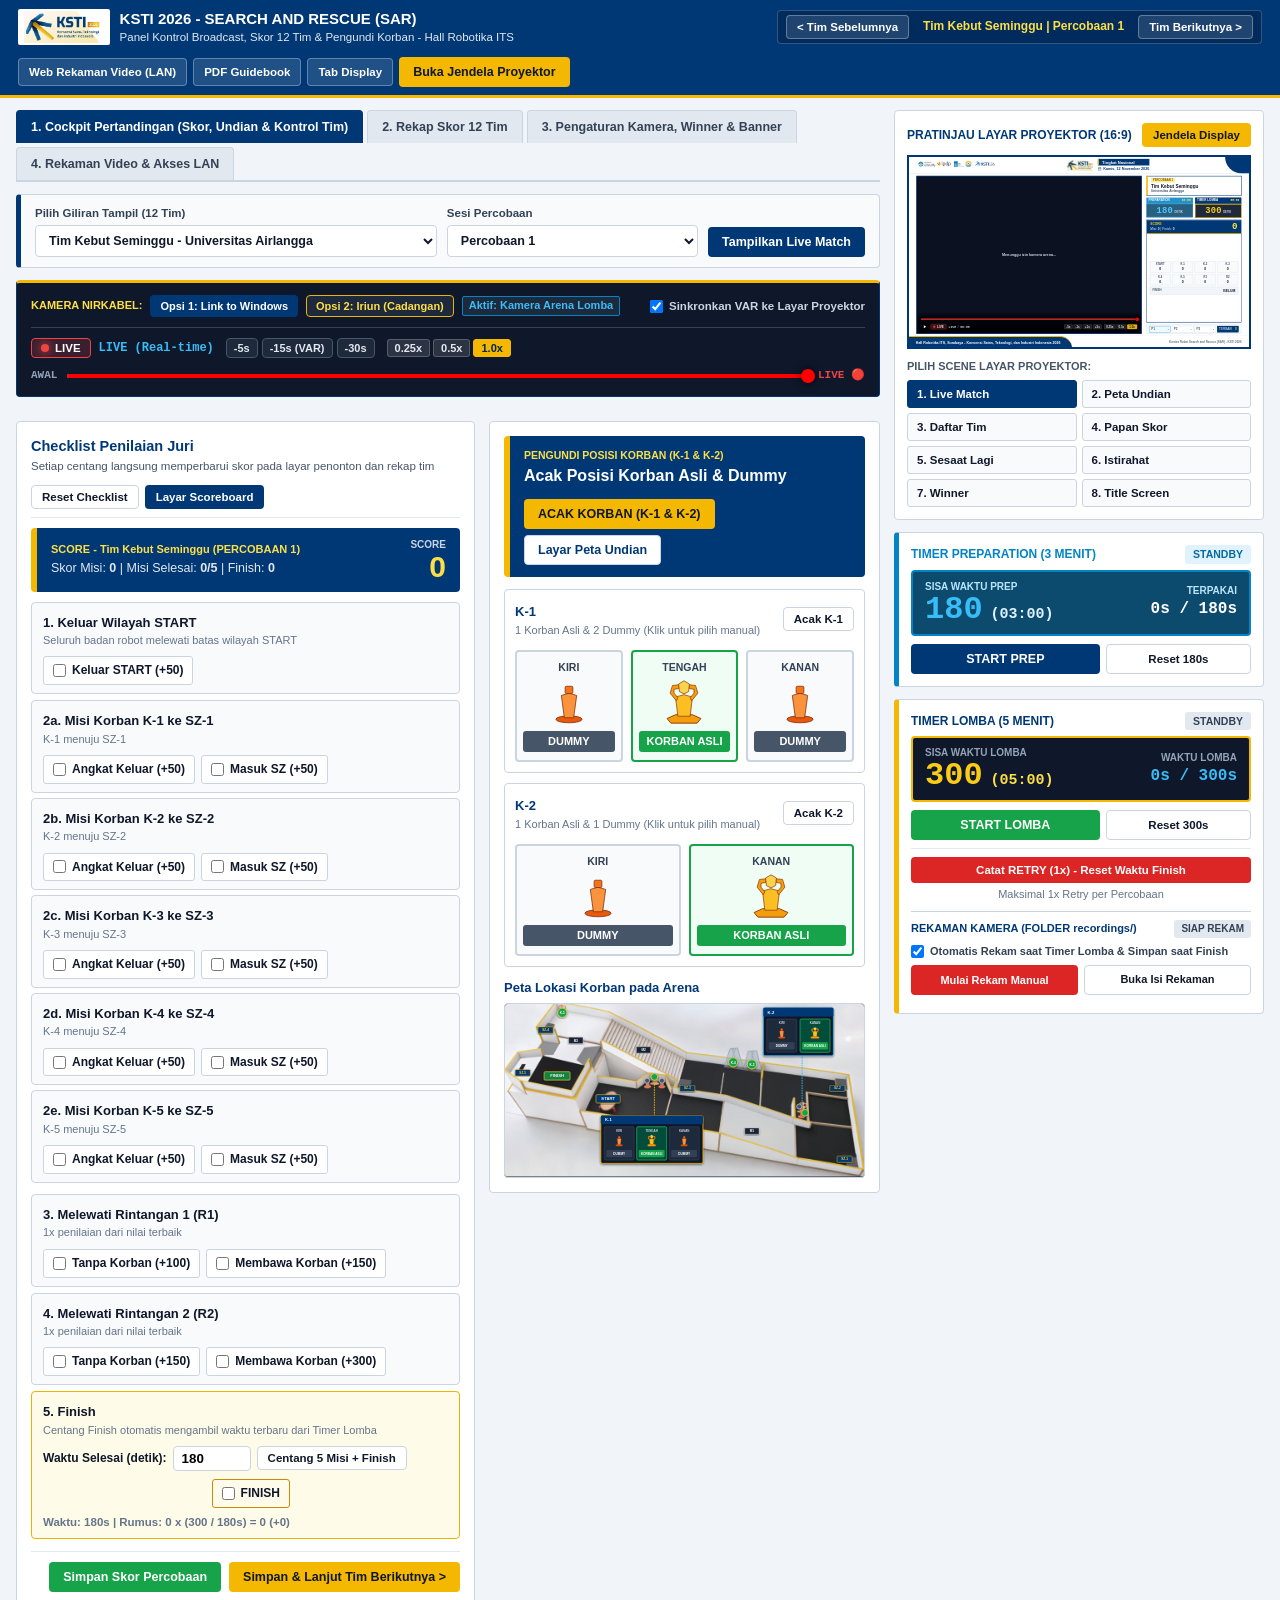
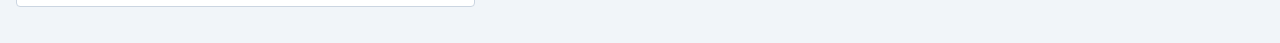
==== commit 76b87b4c: "feat: tambahkan dukungan kamera nirkabel (Link to Windows & Iriun) serta sistem VAR DVR ala YouTube " ====
--- a/index.html
+++ b/index.html
@@ -78,6 +78,84 @@
           </div>
         </div>
 
+        <!-- ZONE A2: QUICK WIRELESS CAMERA & YOUTUBE LIVE VAR REPLAY CONTROLLER -->
+        <div class="op-card op-var-quick-bar" style="margin-bottom:12px;padding:12px 14px;background:#0f172a;color:#ffffff;border:1.5px solid #003876;border-top:3.5px solid #f5b800;">
+          <div style="display:flex;align-items:center;justify-content:space-between;gap:12px;flex-wrap:wrap;border-bottom:1px solid #334155;padding-bottom:10px;margin-bottom:10px;">
+            <!-- Wireless Camera Switcher -->
+            <div style="display:flex;align-items:center;gap:8px;flex-wrap:wrap;">
+              <span style="font-size:11px;font-weight:800;color:#fde047;text-transform:uppercase;">Kamera Nirkabel:</span>
+              <button type="button" id="btnQuickLinkToWindows" class="btn btn-blue btn-sm" style="font-size:11px;padding:4px 9px;">
+                Opsi 1: Link to Windows
+              </button>
+              <button type="button" id="btnQuickIriun" class="btn btn-outline btn-sm" style="font-size:11px;padding:4px 9px;background:#1e293b;color:#fde047;border-color:#eab308;">
+                Opsi 2: Iriun (Cadangan)
+              </button>
+              <span id="opQuickCamStatusBadge" class="bc-code-badge" style="background:#1e293b;color:#38bdf8;border-color:#0284c7;font-size:11px;">
+                Memuat Kamera...
+              </span>
+            </div>
+
+            <!-- VAR Sync Toggle -->
+            <label style="display:flex;align-items:center;gap:6px;font-size:11.5px;color:#cbd5e1;cursor:pointer;">
+              <input type="checkbox" id="chkVarSyncDisplay" checked />
+              <span style="font-weight:700;">Sinkronkan VAR ke Layar Proyektor</span>
+            </label>
+          </div>
+
+          <!-- YouTube Live DVR / VAR Controls Row -->
+          <div style="display:flex;align-items:center;justify-content:space-between;gap:12px;flex-wrap:wrap;">
+            <div style="display:flex;align-items:center;gap:8px;flex-wrap:wrap;">
+              <!-- YouTube Red LIVE Indicator / Button -->
+              <button type="button" id="btnOpReturnLive" class="bc-yt-live-pill is-live" style="cursor:pointer;" title="Klik untuk kembali ke LIVE">
+                <span class="bc-yt-live-dot"></span>
+                <span id="lblOpLiveText" class="bc-yt-live-label">LIVE</span>
+              </button>
+
+              <span id="lblOpVarStatus" style="font-size:12px;font-weight:700;color:#38bdf8;font-family:Consolas,monospace;">
+                LIVE (Real-time)
+              </span>
+
+              <!-- Quick Rewind Buttons -->
+              <div style="display:flex;align-items:center;gap:4px;margin-left:4px;">
+                <button type="button" class="btn btn-outline btn-sm" id="btnOpRewind5" style="font-size:11px;padding:3px 7px;background:#1e293b;color:#e2e8f0;border-color:#475569;">
+                  -5s
+                </button>
+                <button type="button" class="btn btn-outline btn-sm" id="btnOpRewind15" style="font-size:11px;padding:3px 7px;background:#1e293b;color:#e2e8f0;border-color:#475569;">
+                  -15s (VAR)
+                </button>
+                <button type="button" class="btn btn-outline btn-sm" id="btnOpRewind30" style="font-size:11px;padding:3px 7px;background:#1e293b;color:#e2e8f0;border-color:#475569;">
+                  -30s
+                </button>
+              </div>
+
+              <!-- Slow Motion Review Speeds -->
+              <div style="display:flex;align-items:center;gap:3px;margin-left:4px;">
+                <button type="button" class="bc-yt-speed-btn" id="btnOpSpeed025">0.25x</button>
+                <button type="button" class="bc-yt-speed-btn" id="btnOpSpeed05">0.5x</button>
+                <button type="button" class="bc-yt-speed-btn active" id="btnOpSpeed1">1.0x</button>
+              </div>
+            </div>
+
+            <!-- Return to LIVE button -->
+            <button type="button" id="btnOpReturnLiveBig" class="btn btn-red btn-sm" style="display:none;font-weight:800;animation:varPulse 1.5s infinite ease-in-out;">
+              Kembali ke LIVE 🔴
+            </button>
+          </div>
+
+          <!-- Interactive DVR Timeline Slider -->
+          <div style="margin-top:10px;display:flex;align-items:center;gap:10px;">
+            <span style="font-size:11px;font-weight:700;color:#94a3b8;font-family:Consolas,monospace;">AWAL</span>
+            <div class="bc-yt-scrubber-track" style="flex:1;">
+              <div class="bc-yt-scrubber-bg"></div>
+              <div class="bc-yt-scrubber-buffer"></div>
+              <div class="bc-yt-scrubber-played" id="opScrubberPlayed"></div>
+              <input type="range" class="bc-yt-scrubber-slider" id="opVarScrubberSlider" min="0" max="100" value="100" step="0.2" aria-label="Linimasa DVR VAR" />
+              <div class="bc-yt-scrubber-handle" id="opScrubberHandle"></div>
+            </div>
+            <span style="font-size:11px;font-weight:800;color:#ef4444;font-family:Consolas,monospace;">LIVE 🔴</span>
+          </div>
+        </div>
+
         <!-- ZONE B: 2-COLUMN COCKPIT (LEFT: SCORING CHECKLIST | RIGHT: RANDOMIZER & ARENA MAP) -->
         <div class="op-cockpit-split">
           <!-- LEFT COLUMN: SCORING CHECKLIST + AUTO FINISH BONUS -->
@@ -278,28 +356,77 @@
            TAB 3: PENGATURAN KAMERA TUNGGAL, WINNER & BANNER
            ================================================================= -->
       <section id="tab-broadcast" class="op-tab-pane">
-        <!-- Single Camera Configuration -->
-        <div class="op-card">
+        <!-- Wireless Camera & Single Camera Configuration -->
+        <div class="op-card op-wireless-cam-card">
           <div class="op-card-header">
             <div>
-              <div class="op-card-title">Pengaturan Jendela Kamera Utama Live Match (1 Kamera)</div>
-              <div class="op-card-sub">Layar Live Match menampilkan 1 jendela kamera arena pertandingan utama berdampingan dengan Timer dan Score</div>
-            </div>
-            <button type="button" id="btnRefreshWebcams" class="btn btn-outline">Deteksi Perangkat Kamera</button>
-          </div>
-
-          <div class="op-form-grid">
-            <div class="op-field">
+              <div class="op-card-title">Koneksi Kamera Tanpa Kabel (Wireless) &amp; Perangkat Arena</div>
+              <div class="op-card-sub">Dua opsi kamera smartphone nirkabel: Link to Windows (Utama) dan Iriun Webcam (Cadangan)</div>
+            </div>
+            <button type="button" id="btnRefreshWebcams" class="btn btn-outline">Pindai Ulang Kamera</button>
+          </div>
+
+          <!-- 2 Wireless Options Grid -->
+          <div class="op-wireless-options-grid">
+            <!-- Option 1: Link to Windows -->
+            <div class="op-wireless-opt-box" id="boxOptLinkToWindows">
+              <div class="op-wopt-head">
+                <span class="op-wopt-tag">OPSI 1 (UTAMA)</span>
+                <span id="badgeLinkToWindowsStatus" class="op-wopt-badge badge-searching">Memindai...</span>
+              </div>
+              <div class="op-wopt-title">Link to Windows</div>
+              <div class="op-wopt-sub">Fitur resmi Windows Phone Link / Connected Camera HP Android</div>
+              <div id="lblLinkToWindowsDevice" class="op-wopt-device">Kamera Ponsel Windows (Phone Link)</div>
+              <div class="op-wopt-actions">
+                <button type="button" id="btnSelectLinkToWindows" class="btn btn-blue btn-sm">Gunakan Link to Windows</button>
+                <button type="button" class="btn btn-outline btn-sm" id="btnToggleGuideLinkToWindows">Petunjuk Hubungkan</button>
+              </div>
+              <div id="guideLinkToWindows" class="op-wopt-guide" style="display:none;">
+                <ol>
+                  <li>Buka aplikasi <strong>Link to Windows</strong> di HP Android/Samsung dan <strong>Phone Link</strong> di PC Windows.</li>
+                  <li>Pastikan HP dan PC terhubung pada jaringan Wi-Fi yang sama.</li>
+                  <li>Di Windows: Buka <em>Settings > Bluetooth &amp; devices > Mobile devices</em> dan aktifkan opsi <em>Use as a connected camera</em>.</li>
+                  <li>Kamera HP akan langsung terdeteksi otomatis sebagai perangkat webcam nirkabel di sini.</li>
+                </ol>
+              </div>
+            </div>
+
+            <!-- Option 2: Iriun Webcam (Cadangan) -->
+            <div class="op-wireless-opt-box opt-backup" id="boxOptIriun">
+              <div class="op-wopt-head">
+                <span class="op-wopt-tag op-tag-gold">OPSI 2 (CADANGAN)</span>
+                <span id="badgeIriunStatus" class="op-wopt-badge badge-searching">Memindai...</span>
+              </div>
+              <div class="op-wopt-title">Iriun Webcam</div>
+              <div class="op-wopt-sub">Kamera Wi-Fi cadangan berkecepatan tinggi (Android &amp; iOS)</div>
+              <div id="lblIriunDevice" class="op-wopt-device">Iriun Webcam Virtual</div>
+              <div class="op-wopt-actions">
+                <button type="button" id="btnSelectIriun" class="btn btn-gold btn-sm">Gunakan Iriun Webcam</button>
+                <button type="button" class="btn btn-outline btn-sm" id="btnToggleGuideIriun">Petunjuk Hubungkan</button>
+              </div>
+              <div id="guideIriun" class="op-wopt-guide" style="display:none;">
+                <ol>
+                  <li>Install aplikasi <strong>Iriun Webcam</strong> di smartphone (Google Play Store / Apple App Store) dan di PC (iriun.com).</li>
+                  <li>Jalankan aplikasi Iriun di HP dan PC pada jaringan Wi-Fi yang sama.</li>
+                  <li>Kamera smartphone akan terhubung secara otomatis sebagai webcam cadangan tanpa kabel.</li>
+                </ol>
+              </div>
+            </div>
+          </div>
+
+          <!-- Bottom Camera Mode & Fallback Device Picker -->
+          <div class="op-wireless-footer-bar">
+            <div class="op-field" style="flex:1;min-width:240px;">
               <label>Mode Tampilan Jendela Kamera</label>
               <select id="selSingleCamMode">
-                <option value="webcam" selected>Kamera Lokal (Webcam / Capture Card)</option>
+                <option value="webcam" selected>Kamera Lokal / Nirkabel (Webcam)</option>
                 <option value="arena_map">Peta Arena Interaktif (K-1 &amp; K-2)</option>
                 <option value="chroma_green">Chroma Key Hijau (#00FF00)</option>
                 <option value="chroma_blue">Chroma Key Biru (#0000FF)</option>
               </select>
             </div>
-            <div class="op-field">
-              <label>Pilih Perangkat Kamera Lokal</label>
+            <div class="op-field" style="flex:1.4;min-width:260px;">
+              <label>Pilihan Manual Perangkat Kamera Terdeteksi</label>
               <select id="selSingleCamDevice">
                 <option value="">Kamera Default Sistem</option>
               </select>
@@ -533,6 +660,7 @@
 
   <script src="js/state.js"></script>
   <script src="js/arena.js"></script>
+  <script src="js/dvr.js"></script>
   <script src="js/broadcast_renderer.js"></script>
   <script src="js/operator.js"></script>
 </body>
--- a/css/styles.css
+++ b/css/styles.css
@@ -1974,3 +1974,412 @@
   justify-content: flex-end;
   gap: 10px;
 }
+
+/* ==========================================================================
+   WIRELESS CAMERA OPTIONS (LINK TO WINDOWS & IRIUN WEBCAM)
+   ========================================================================== */
+.op-wireless-cam-card {
+  margin-bottom: 14px;
+}
+.op-wireless-options-grid {
+  display: grid;
+  grid-template-columns: 1fr 1fr;
+  gap: 12px;
+  margin-top: 10px;
+}
+@media (max-width: 768px) {
+  .op-wireless-options-grid {
+    grid-template-columns: 1fr;
+  }
+}
+.op-wireless-opt-box {
+  background: #f8fafc;
+  border: 2px solid #cbd5e1;
+  border-left: 6px solid #003876;
+  border-radius: 5px;
+  padding: 14px;
+  transition: all 0.2s ease;
+}
+.op-wireless-opt-box.opt-selected {
+  background: #eff6ff;
+  border-color: #0284c7;
+  border-left-color: #f5b800;
+  box-shadow: 0 4px 16px rgba(2, 132, 199, 0.16);
+}
+.op-wireless-opt-box.opt-backup {
+  border-left-color: #f5b800;
+}
+.op-wireless-opt-box.opt-backup.opt-selected {
+  border-left-color: #0284c7;
+}
+.op-wopt-head {
+  display: flex;
+  align-items: center;
+  justify-content: space-between;
+  margin-bottom: 6px;
+}
+.op-wopt-tag {
+  font-size: 10.5px;
+  font-weight: 800;
+  color: #003876;
+  background: #e0f2fe;
+  padding: 2px 8px;
+  border-radius: 3px;
+}
+.op-wopt-tag.op-tag-gold {
+  color: #854d0e;
+  background: #fef9c3;
+}
+.op-wopt-badge {
+  font-size: 10.5px;
+  font-weight: 800;
+  padding: 2px 8px;
+  border-radius: 3px;
+}
+.badge-detected {
+  background: #dcfce7;
+  color: #15803d;
+}
+.badge-searching {
+  background: #e2e8f0;
+  color: #475569;
+}
+.badge-active {
+  background: #0284c7;
+  color: #ffffff;
+}
+.op-wopt-title {
+  font-size: 16px;
+  font-weight: 800;
+  color: #003876;
+  margin-top: 2px;
+}
+.op-wopt-sub {
+  font-size: 11.5px;
+  color: #64748b;
+  margin-top: 2px;
+}
+.op-wopt-device {
+  font-size: 12px;
+  font-weight: 700;
+  color: #1e293b;
+  background: #ffffff;
+  border: 1px solid #cbd5e1;
+  border-radius: 4px;
+  padding: 6px 10px;
+  margin: 10px 0;
+  white-space: nowrap;
+  overflow: hidden;
+  text-overflow: ellipsis;
+}
+.op-wopt-actions {
+  display: flex;
+  gap: 8px;
+  flex-wrap: wrap;
+}
+.op-wopt-guide {
+  margin-top: 10px;
+  background: #ffffff;
+  border: 1px solid #cbd5e1;
+  border-radius: 4px;
+  padding: 10px 14px;
+  font-size: 12px;
+  color: #334155;
+  animation: fadeIn 0.2s ease;
+}
+.op-wopt-guide ol {
+  margin: 0;
+  padding-left: 18px;
+  display: flex;
+  flex-direction: column;
+  gap: 4px;
+}
+.op-wireless-footer-bar {
+  margin-top: 12px;
+  padding-top: 12px;
+  border-top: 1px solid #e2e8f0;
+  display: flex;
+  align-items: center;
+  justify-content: space-between;
+  flex-wrap: wrap;
+  gap: 12px;
+}
+
+/* ==========================================================================
+   YOUTUBE LIVE DVR & VAR PLAYER IN CAMERA WINDOW
+   ========================================================================== */
+.bc-cam-dvr-player {
+  width: 100%;
+  height: 100%;
+  position: relative;
+  background: #000000;
+  display: flex;
+  align-items: center;
+  justify-content: center;
+  overflow: hidden;
+}
+
+.bc-cam-dvr-player video {
+  width: 100%;
+  height: 100%;
+  object-fit: cover;
+  display: block;
+}
+
+/* Floating VAR Review Badge Watermark */
+.bc-cam-var-badge {
+  position: absolute;
+  top: 14px;
+  left: 14px;
+  z-index: 12;
+  display: flex;
+  align-items: center;
+  gap: 8px;
+  background: rgba(15, 23, 42, 0.9);
+  border: 1.5px solid #ef4444;
+  border-left: 5px solid #ef4444;
+  padding: 6px 12px;
+  border-radius: 4px;
+  backdrop-filter: blur(4px);
+  box-shadow: 0 4px 16px rgba(239, 68, 68, 0.4);
+  animation: varPulse 2s infinite ease-in-out;
+}
+@keyframes varPulse {
+  0%, 100% { box-shadow: 0 4px 16px rgba(239, 68, 68, 0.4); }
+  50% { box-shadow: 0 4px 26px rgba(239, 68, 68, 0.75); }
+}
+
+.bc-var-pulse-dot {
+  width: 10px;
+  height: 10px;
+  border-radius: 50%;
+  background: #ef4444;
+  box-shadow: 0 0 8px #ef4444;
+}
+.bc-var-badge-text {
+  font-size: 12px;
+  font-weight: 900;
+  letter-spacing: 1px;
+  color: #ffffff;
+}
+.bc-var-offset-text {
+  font-size: 13px;
+  font-weight: 800;
+  font-family: Consolas, monospace;
+  color: #fde047;
+}
+.bc-var-speed-tag {
+  background: #0284c7;
+  color: #ffffff;
+  font-size: 10.5px;
+  font-weight: 800;
+  padding: 1px 6px;
+  border-radius: 3px;
+}
+
+/* YouTube Live Player Controls Bar */
+.bc-yt-dvr-bar {
+  position: absolute;
+  left: 0;
+  right: 0;
+  bottom: 0;
+  z-index: 10;
+  background: linear-gradient(to top, rgba(0, 0, 0, 0.94) 0%, rgba(0, 0, 0, 0.65) 75%, transparent 100%);
+  padding: 20px 14px 10px;
+  display: flex;
+  flex-direction: column;
+  gap: 6px;
+  opacity: 0.95;
+  transition: opacity 0.25s ease;
+}
+.bc-cam-dvr-player:hover .bc-yt-dvr-bar {
+  opacity: 1;
+}
+
+/* Scrubber Timeline Track */
+.bc-yt-scrubber-track {
+  position: relative;
+  width: 100%;
+  height: 16px;
+  display: flex;
+  align-items: center;
+  cursor: pointer;
+}
+.bc-yt-scrubber-bg {
+  position: absolute;
+  left: 0;
+  right: 0;
+  height: 4px;
+  background: rgba(255, 255, 255, 0.25);
+  border-radius: 2px;
+  pointer-events: none;
+}
+.bc-yt-scrubber-buffer {
+  position: absolute;
+  left: 0;
+  right: 0;
+  height: 4px;
+  background: rgba(255, 255, 255, 0.45);
+  border-radius: 2px;
+  pointer-events: none;
+}
+.bc-yt-scrubber-played {
+  position: absolute;
+  left: 0;
+  width: 100%;
+  height: 4px;
+  background: #ff0000;
+  border-radius: 2px;
+  pointer-events: none;
+}
+.bc-yt-scrubber-slider {
+  position: absolute;
+  inset: 0;
+  width: 100%;
+  height: 100%;
+  opacity: 0;
+  cursor: pointer;
+  z-index: 5;
+  margin: 0;
+}
+.bc-yt-scrubber-handle {
+  position: absolute;
+  top: 50%;
+  left: 100%;
+  transform: translate(-50%, -50%);
+  width: 14px;
+  height: 14px;
+  border-radius: 50%;
+  background: #ff0000;
+  pointer-events: none;
+  box-shadow: 0 0 8px rgba(0, 0, 0, 0.7);
+  transition: transform 0.1s ease;
+}
+.bc-yt-scrubber-track:hover .bc-yt-scrubber-bg,
+.bc-yt-scrubber-track:hover .bc-yt-scrubber-buffer,
+.bc-yt-scrubber-track:hover .bc-yt-scrubber-played {
+  height: 6px;
+}
+.bc-yt-scrubber-track:hover .bc-yt-scrubber-handle {
+  transform: translate(-50%, -50%) scale(1.25);
+}
+
+/* Controls Row */
+.bc-yt-controls-row {
+  display: flex;
+  align-items: center;
+  justify-content: space-between;
+  gap: 10px;
+}
+.bc-yt-left-group, .bc-yt-right-group {
+  display: flex;
+  align-items: center;
+  gap: 8px;
+}
+
+.bc-yt-btn {
+  background: none;
+  border: none;
+  color: #ffffff;
+  cursor: pointer;
+  padding: 4px;
+  display: flex;
+  align-items: center;
+  justify-content: center;
+  border-radius: 4px;
+  transition: background 0.15s ease;
+}
+.bc-yt-btn:hover {
+  background: rgba(255, 255, 255, 0.15);
+}
+
+/* YouTube Red LIVE Indicator Badge / Button */
+.bc-yt-live-pill {
+  display: inline-flex;
+  align-items: center;
+  gap: 6px;
+  background: rgba(255, 255, 255, 0.12);
+  border: 1px solid rgba(255, 255, 255, 0.2);
+  border-radius: 4px;
+  padding: 3px 9px;
+  color: #e2e8f0;
+  font-size: 11.5px;
+  font-weight: 800;
+  cursor: pointer;
+  transition: all 0.2s ease;
+}
+.bc-yt-live-pill .bc-yt-live-dot {
+  width: 8px;
+  height: 8px;
+  border-radius: 50%;
+  background: #94a3b8;
+  display: inline-block;
+}
+.bc-yt-live-pill.is-live {
+  background: rgba(239, 68, 68, 0.2);
+  border-color: #ef4444;
+  color: #ffffff;
+}
+.bc-yt-live-pill.is-live .bc-yt-live-dot {
+  background: #ef4444;
+  box-shadow: 0 0 8px #ef4444;
+}
+.bc-yt-live-pill:hover {
+  background: rgba(239, 68, 68, 0.35);
+  border-color: #ef4444;
+  color: #ffffff;
+}
+
+.bc-yt-time-display {
+  font-family: Consolas, monospace;
+  font-size: 12px;
+  font-weight: 700;
+  color: #cbd5e1;
+  display: flex;
+  align-items: center;
+  gap: 4px;
+}
+.bc-yt-time-display .bc-yt-time-sep {
+  color: #64748b;
+}
+
+.bc-yt-step-group, .bc-yt-speed-group {
+  display: flex;
+  align-items: center;
+  gap: 3px;
+}
+
+.bc-yt-speed-btn {
+  background: rgba(255, 255, 255, 0.12);
+  color: #e2e8f0;
+  border: 1px solid rgba(255, 255, 255, 0.2);
+  padding: 2px 7px;
+  border-radius: 3px;
+  font-size: 11px;
+  font-weight: 700;
+  cursor: pointer;
+  transition: all 0.15s ease;
+}
+.bc-yt-speed-btn:hover {
+  background: rgba(255, 255, 255, 0.25);
+  color: #ffffff;
+}
+.bc-yt-speed-btn.active {
+  background: var(--ksti-gold);
+  color: #002855;
+  border-color: var(--ksti-gold);
+}
+
+.bc-yt-return-live-btn {
+  background: #dc2626;
+  color: #ffffff;
+  border: none;
+  padding: 4px 11px;
+  border-radius: 3px;
+  font-size: 11px;
+  font-weight: 800;
+  cursor: pointer;
+  box-shadow: 0 0 10px rgba(220, 38, 38, 0.6);
+  animation: varPulse 1.5s infinite ease-in-out;
+}
+
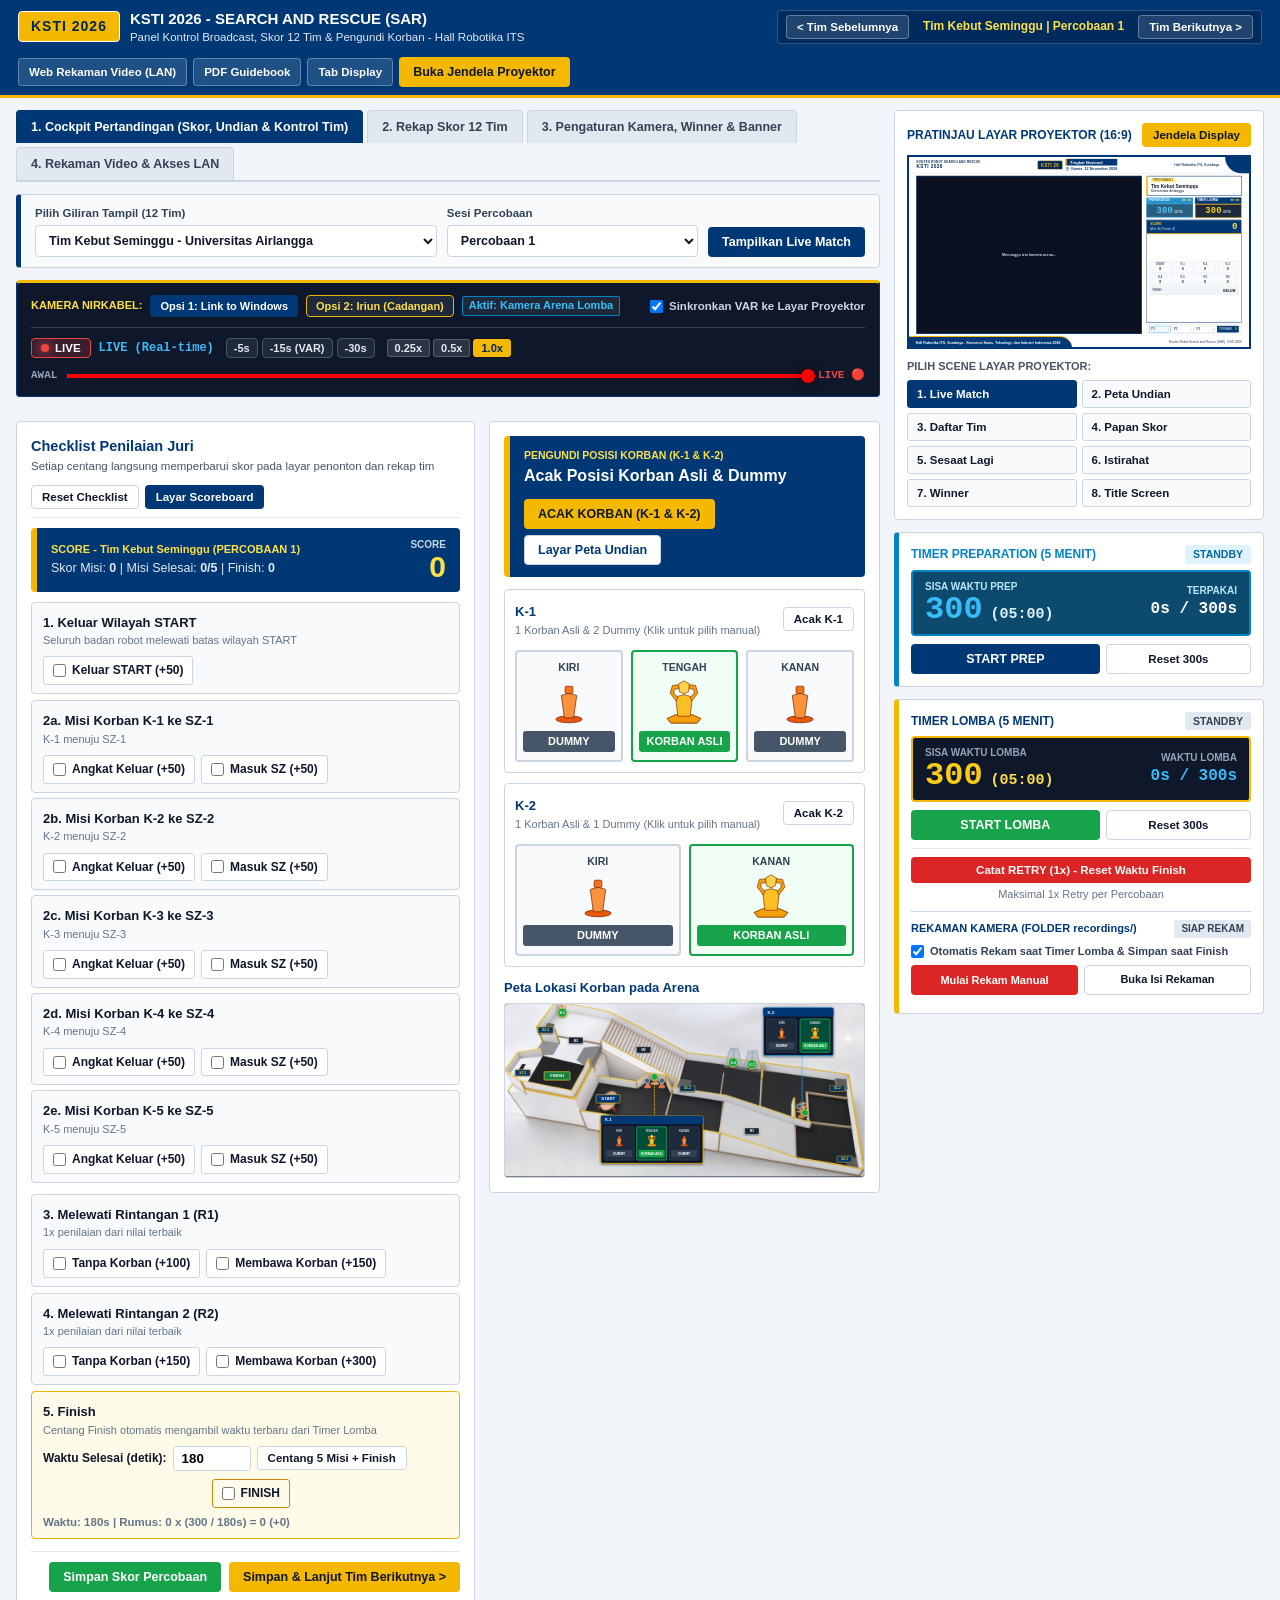
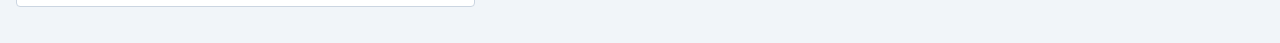
==== commit 3af4b3a6: "fix: ubah timer preparation ke 5 menit, hapus elemen gambar pada web, dan hapus slider pada live pen" ====
--- a/index.html
+++ b/index.html
@@ -10,7 +10,7 @@
   <!-- TOP STICKY HEADER WITH ACTIVE TEAM BAR -->
   <header class="op-header">
     <div class="op-brand">
-      <img src="assets/ksti_cover_logo.png" alt="KSTI 2026" class="op-brand-logo" />
+      <div class="op-brand-emblem">KSTI 2026</div>
       <div class="op-brand-title">
         <h1>KSTI 2026 - SEARCH AND RESCUE (SAR)</h1>
         <p>Panel Kontrol Broadcast, Skor 12 Tim &amp; Pengundi Korban - Hall Robotika ITS</p>
@@ -574,10 +574,10 @@
         </div>
       </div>
 
-      <!-- 2. TIMER PREPARATION (3 MENIT / 180 DETIK) -->
+      <!-- 2. TIMER PREPARATION (5 MENIT / 300 DETIK) -->
       <div class="op-card op-timer-card-prep" style="padding:12px;">
         <div style="display:flex;align-items:center;justify-content:space-between;margin-bottom:6px;">
-          <span style="font-size:12px;font-weight:800;color:#0284c7;">TIMER PREPARATION (3 MENIT)</span>
+          <span style="font-size:12px;font-weight:800;color:#0284c7;">TIMER PREPARATION (5 MENIT)</span>
           <span id="opPrepStatusBadge" style="font-size:10.5px;font-weight:800;padding:2px 8px;border-radius:3px;background:#e0f2fe;color:#0369a1;">STANDBY</span>
         </div>
 
@@ -585,19 +585,19 @@
           <div>
             <div style="font-size:10px;color:#bae6fd;font-weight:700;">SISA WAKTU PREP</div>
             <div style="display:flex;align-items:baseline;gap:8px;">
-              <div id="opPrepTimerDigits" class="op-timer-num" style="color:#38bdf8;">180</div>
-              <div id="opPrepTimerMMSS" style="font-family:monospace;font-size:15px;font-weight:700;color:#e0f2fe;">(03:00)</div>
+              <div id="opPrepTimerDigits" class="op-timer-num" style="color:#38bdf8;">300</div>
+              <div id="opPrepTimerMMSS" style="font-family:monospace;font-size:15px;font-weight:700;color:#e0f2fe;">(05:00)</div>
             </div>
           </div>
           <div style="text-align:right;">
             <div style="font-size:10px;color:#bae6fd;font-weight:700;">TERPAKAI</div>
-            <div id="opPrepElapsedDigits" style="font-family:monospace;font-size:16px;font-weight:700;color:#ffffff;">0s / 180s</div>
+            <div id="opPrepElapsedDigits" style="font-family:monospace;font-size:16px;font-weight:700;color:#ffffff;">0s / 300s</div>
           </div>
         </div>
 
         <div style="display:grid;grid-template-columns:1.3fr 1fr;gap:6px;margin-top:8px;">
           <button type="button" id="btnPrepStartPause" class="btn btn-blue">START PREP</button>
-          <button type="button" id="btnPrepReset" class="btn btn-outline" style="font-size:11.5px;padding:6px;">Reset 180s</button>
+          <button type="button" id="btnPrepReset" class="btn btn-outline" style="font-size:11.5px;padding:6px;">Reset 300s</button>
         </div>
       </div>
 
--- a/css/styles.css
+++ b/css/styles.css
@@ -92,6 +92,42 @@
   object-fit: contain;
 }
 
+.bc-header-title-text {
+  display: flex;
+  flex-direction: column;
+  line-height: 1.15;
+}
+.bc-htt-kicker {
+  font-size: clamp(9px, 0.85vw, 13px);
+  font-weight: 800;
+  letter-spacing: 1px;
+  color: var(--ksti-navy);
+}
+.bc-htt-main {
+  font-size: clamp(14px, 1.4vw, 22px);
+  font-weight: 900;
+  letter-spacing: 1.5px;
+  color: var(--ksti-navy);
+}
+
+.bc-brand-text-badge {
+  background: var(--ksti-navy);
+  color: var(--ksti-gold);
+  font-weight: 900;
+  font-size: clamp(14px, 1.3vw, 20px);
+  padding: 4px 12px;
+  border-radius: 4px;
+  letter-spacing: 1px;
+  border: 1.5px solid var(--ksti-gold);
+}
+
+.bc-header-venue-text {
+  font-size: clamp(11px, 1.0vw, 15px);
+  font-weight: 700;
+  color: var(--ksti-navy);
+  opacity: 0.85;
+}
+
 .bc-ksti-pill-group {
   display: flex;
   align-items: center;
@@ -966,6 +1002,20 @@
   width: auto;
   object-fit: contain;
 }
+.bc-inter-brand-badge {
+  background: var(--ksti-navy);
+  color: var(--ksti-gold);
+  font-weight: 900;
+  font-size: clamp(26px, 3.2vw, 48px);
+  padding: clamp(8px, 1.4vh, 16px) clamp(16px, 2.2vw, 32px);
+  border-radius: 8px;
+  letter-spacing: 2px;
+  border: 3px solid var(--ksti-gold);
+  box-shadow: 0 4px 14px rgba(0, 0, 0, 0.15);
+  display: inline-flex;
+  align-items: center;
+  justify-content: center;
+}
 .bc-inter-date-block {
   display: flex;
   flex-direction: column;
@@ -1177,6 +1227,21 @@
   object-fit: contain;
   margin-bottom: 0.5vh;
 }
+.bc-splash-center-emblem {
+  background: var(--ksti-navy);
+  color: var(--ksti-gold);
+  font-weight: 900;
+  font-size: clamp(32px, 4vw, 56px);
+  padding: clamp(10px, 1.8vh, 20px) clamp(24px, 3vw, 44px);
+  border-radius: 10px;
+  letter-spacing: 3px;
+  border: 3.5px solid var(--ksti-gold);
+  box-shadow: 0 6px 20px rgba(0, 56, 118, 0.25);
+  margin-bottom: 1vh;
+  display: inline-flex;
+  align-items: center;
+  justify-content: center;
+}
 .bc-splash-kicker {
   font-size: clamp(13px, 1.35vw, 19px);
   font-weight: 800;
@@ -1363,6 +1428,19 @@
   background: #fff;
   padding: 2px 6px;
   border-radius: 2px;
+}
+.op-brand-emblem {
+  background: var(--ksti-gold);
+  color: var(--ksti-navy);
+  font-weight: 900;
+  font-size: 14px;
+  letter-spacing: 1px;
+  padding: 5px 12px;
+  border-radius: 4px;
+  border: 1.5px solid #ffffff;
+  display: inline-flex;
+  align-items: center;
+  justify-content: center;
 }
 .op-brand-title h1 {
   font-size: 15px;
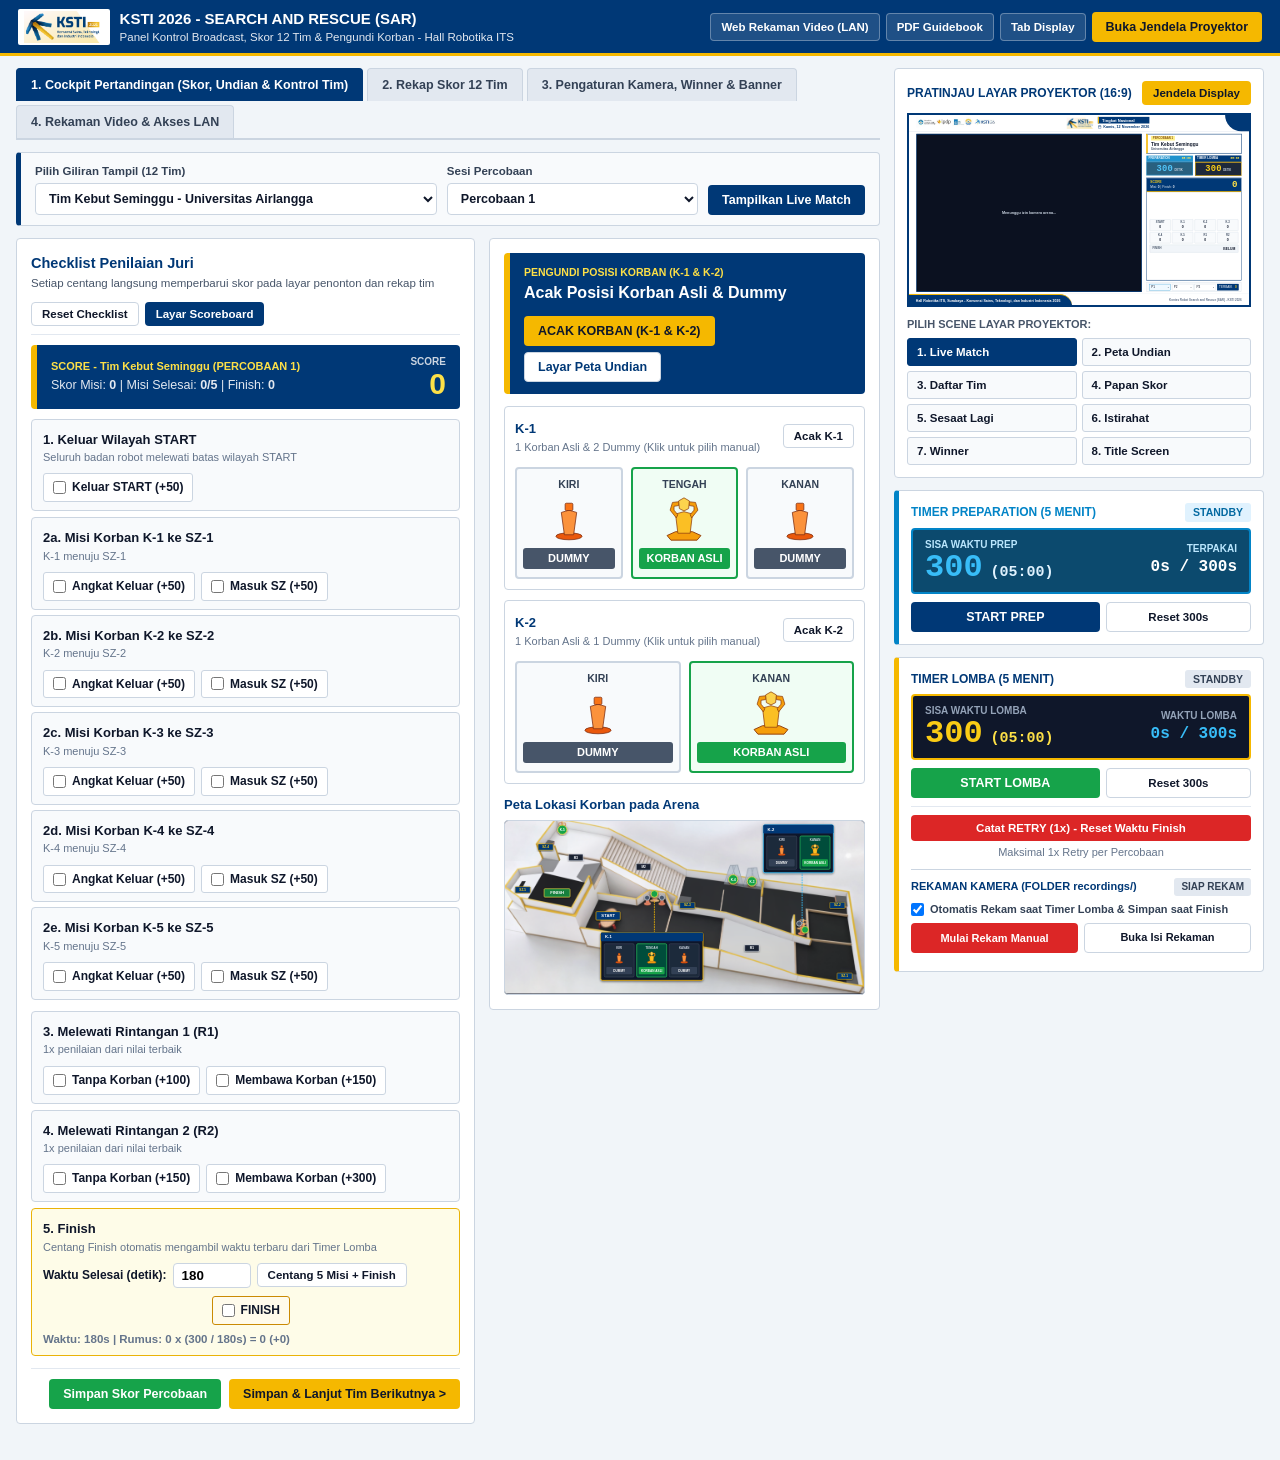
==== commit 23efe688: "feat: pembaruan layar broadcast resmi (title, sesaat lagi, istirahat), penyesuaian tema KSTI, dan pe" ====
--- a/index.html
+++ b/index.html
@@ -10,19 +10,11 @@
   <!-- TOP STICKY HEADER WITH ACTIVE TEAM BAR -->
   <header class="op-header">
     <div class="op-brand">
-      <div class="op-brand-emblem">KSTI 2026</div>
+      <img src="assets/ksti_cover_logo.png" alt="KSTI 2026" class="op-brand-logo" />
       <div class="op-brand-title">
         <h1>KSTI 2026 - SEARCH AND RESCUE (SAR)</h1>
         <p>Panel Kontrol Broadcast, Skor 12 Tim &amp; Pengundi Korban - Hall Robotika ITS</p>
       </div>
-    </div>
-
-    <div class="op-header-run-nav">
-      <button type="button" id="btnPrevRunTop" class="btn btn-outline btn-sm">&lt; Tim Sebelumnya</button>
-      <div class="op-header-active-pill" id="opHeaderActiveRunText">
-        Tim Kebut Seminggu | Percobaan 1
-      </div>
-      <button type="button" id="btnNextRunTop" class="btn btn-outline btn-sm">Tim Berikutnya &gt;</button>
     </div>
 
     <div class="op-header-actions">
@@ -78,84 +70,6 @@
           </div>
         </div>
 
-        <!-- ZONE A2: QUICK WIRELESS CAMERA & YOUTUBE LIVE VAR REPLAY CONTROLLER -->
-        <div class="op-card op-var-quick-bar" style="margin-bottom:12px;padding:12px 14px;background:#0f172a;color:#ffffff;border:1.5px solid #003876;border-top:3.5px solid #f5b800;">
-          <div style="display:flex;align-items:center;justify-content:space-between;gap:12px;flex-wrap:wrap;border-bottom:1px solid #334155;padding-bottom:10px;margin-bottom:10px;">
-            <!-- Wireless Camera Switcher -->
-            <div style="display:flex;align-items:center;gap:8px;flex-wrap:wrap;">
-              <span style="font-size:11px;font-weight:800;color:#fde047;text-transform:uppercase;">Kamera Nirkabel:</span>
-              <button type="button" id="btnQuickLinkToWindows" class="btn btn-blue btn-sm" style="font-size:11px;padding:4px 9px;">
-                Opsi 1: Link to Windows
-              </button>
-              <button type="button" id="btnQuickIriun" class="btn btn-outline btn-sm" style="font-size:11px;padding:4px 9px;background:#1e293b;color:#fde047;border-color:#eab308;">
-                Opsi 2: Iriun (Cadangan)
-              </button>
-              <span id="opQuickCamStatusBadge" class="bc-code-badge" style="background:#1e293b;color:#38bdf8;border-color:#0284c7;font-size:11px;">
-                Memuat Kamera...
-              </span>
-            </div>
-
-            <!-- VAR Sync Toggle -->
-            <label style="display:flex;align-items:center;gap:6px;font-size:11.5px;color:#cbd5e1;cursor:pointer;">
-              <input type="checkbox" id="chkVarSyncDisplay" checked />
-              <span style="font-weight:700;">Sinkronkan VAR ke Layar Proyektor</span>
-            </label>
-          </div>
-
-          <!-- YouTube Live DVR / VAR Controls Row -->
-          <div style="display:flex;align-items:center;justify-content:space-between;gap:12px;flex-wrap:wrap;">
-            <div style="display:flex;align-items:center;gap:8px;flex-wrap:wrap;">
-              <!-- YouTube Red LIVE Indicator / Button -->
-              <button type="button" id="btnOpReturnLive" class="bc-yt-live-pill is-live" style="cursor:pointer;" title="Klik untuk kembali ke LIVE">
-                <span class="bc-yt-live-dot"></span>
-                <span id="lblOpLiveText" class="bc-yt-live-label">LIVE</span>
-              </button>
-
-              <span id="lblOpVarStatus" style="font-size:12px;font-weight:700;color:#38bdf8;font-family:Consolas,monospace;">
-                LIVE (Real-time)
-              </span>
-
-              <!-- Quick Rewind Buttons -->
-              <div style="display:flex;align-items:center;gap:4px;margin-left:4px;">
-                <button type="button" class="btn btn-outline btn-sm" id="btnOpRewind5" style="font-size:11px;padding:3px 7px;background:#1e293b;color:#e2e8f0;border-color:#475569;">
-                  -5s
-                </button>
-                <button type="button" class="btn btn-outline btn-sm" id="btnOpRewind15" style="font-size:11px;padding:3px 7px;background:#1e293b;color:#e2e8f0;border-color:#475569;">
-                  -15s (VAR)
-                </button>
-                <button type="button" class="btn btn-outline btn-sm" id="btnOpRewind30" style="font-size:11px;padding:3px 7px;background:#1e293b;color:#e2e8f0;border-color:#475569;">
-                  -30s
-                </button>
-              </div>
-
-              <!-- Slow Motion Review Speeds -->
-              <div style="display:flex;align-items:center;gap:3px;margin-left:4px;">
-                <button type="button" class="bc-yt-speed-btn" id="btnOpSpeed025">0.25x</button>
-                <button type="button" class="bc-yt-speed-btn" id="btnOpSpeed05">0.5x</button>
-                <button type="button" class="bc-yt-speed-btn active" id="btnOpSpeed1">1.0x</button>
-              </div>
-            </div>
-
-            <!-- Return to LIVE button -->
-            <button type="button" id="btnOpReturnLiveBig" class="btn btn-red btn-sm" style="display:none;font-weight:800;animation:varPulse 1.5s infinite ease-in-out;">
-              Kembali ke LIVE 🔴
-            </button>
-          </div>
-
-          <!-- Interactive DVR Timeline Slider -->
-          <div style="margin-top:10px;display:flex;align-items:center;gap:10px;">
-            <span style="font-size:11px;font-weight:700;color:#94a3b8;font-family:Consolas,monospace;">AWAL</span>
-            <div class="bc-yt-scrubber-track" style="flex:1;">
-              <div class="bc-yt-scrubber-bg"></div>
-              <div class="bc-yt-scrubber-buffer"></div>
-              <div class="bc-yt-scrubber-played" id="opScrubberPlayed"></div>
-              <input type="range" class="bc-yt-scrubber-slider" id="opVarScrubberSlider" min="0" max="100" value="100" step="0.2" aria-label="Linimasa DVR VAR" />
-              <div class="bc-yt-scrubber-handle" id="opScrubberHandle"></div>
-            </div>
-            <span style="font-size:11px;font-weight:800;color:#ef4444;font-family:Consolas,monospace;">LIVE 🔴</span>
-          </div>
-        </div>
-
         <!-- ZONE B: 2-COLUMN COCKPIT (LEFT: SCORING CHECKLIST | RIGHT: RANDOMIZER & ARENA MAP) -->
         <div class="op-cockpit-split">
           <!-- LEFT COLUMN: SCORING CHECKLIST + AUTO FINISH BONUS -->
@@ -356,67 +270,18 @@
            TAB 3: PENGATURAN KAMERA TUNGGAL, WINNER & BANNER
            ================================================================= -->
       <section id="tab-broadcast" class="op-tab-pane">
-        <!-- Wireless Camera & Single Camera Configuration -->
-        <div class="op-card op-wireless-cam-card">
+        <!-- Single Camera Configuration -->
+        <div class="op-card">
           <div class="op-card-header">
             <div>
-              <div class="op-card-title">Koneksi Kamera Tanpa Kabel (Wireless) &amp; Perangkat Arena</div>
-              <div class="op-card-sub">Dua opsi kamera smartphone nirkabel: Link to Windows (Utama) dan Iriun Webcam (Cadangan)</div>
-            </div>
-            <button type="button" id="btnRefreshWebcams" class="btn btn-outline">Pindai Ulang Kamera</button>
-          </div>
-
-          <!-- 2 Wireless Options Grid -->
-          <div class="op-wireless-options-grid">
-            <!-- Option 1: Link to Windows -->
-            <div class="op-wireless-opt-box" id="boxOptLinkToWindows">
-              <div class="op-wopt-head">
-                <span class="op-wopt-tag">OPSI 1 (UTAMA)</span>
-                <span id="badgeLinkToWindowsStatus" class="op-wopt-badge badge-searching">Memindai...</span>
-              </div>
-              <div class="op-wopt-title">Link to Windows</div>
-              <div class="op-wopt-sub">Fitur resmi Windows Phone Link / Connected Camera HP Android</div>
-              <div id="lblLinkToWindowsDevice" class="op-wopt-device">Kamera Ponsel Windows (Phone Link)</div>
-              <div class="op-wopt-actions">
-                <button type="button" id="btnSelectLinkToWindows" class="btn btn-blue btn-sm">Gunakan Link to Windows</button>
-                <button type="button" class="btn btn-outline btn-sm" id="btnToggleGuideLinkToWindows">Petunjuk Hubungkan</button>
-              </div>
-              <div id="guideLinkToWindows" class="op-wopt-guide" style="display:none;">
-                <ol>
-                  <li>Buka aplikasi <strong>Link to Windows</strong> di HP Android/Samsung dan <strong>Phone Link</strong> di PC Windows.</li>
-                  <li>Pastikan HP dan PC terhubung pada jaringan Wi-Fi yang sama.</li>
-                  <li>Di Windows: Buka <em>Settings > Bluetooth &amp; devices > Mobile devices</em> dan aktifkan opsi <em>Use as a connected camera</em>.</li>
-                  <li>Kamera HP akan langsung terdeteksi otomatis sebagai perangkat webcam nirkabel di sini.</li>
-                </ol>
-              </div>
-            </div>
-
-            <!-- Option 2: Iriun Webcam (Cadangan) -->
-            <div class="op-wireless-opt-box opt-backup" id="boxOptIriun">
-              <div class="op-wopt-head">
-                <span class="op-wopt-tag op-tag-gold">OPSI 2 (CADANGAN)</span>
-                <span id="badgeIriunStatus" class="op-wopt-badge badge-searching">Memindai...</span>
-              </div>
-              <div class="op-wopt-title">Iriun Webcam</div>
-              <div class="op-wopt-sub">Kamera Wi-Fi cadangan berkecepatan tinggi (Android &amp; iOS)</div>
-              <div id="lblIriunDevice" class="op-wopt-device">Iriun Webcam Virtual</div>
-              <div class="op-wopt-actions">
-                <button type="button" id="btnSelectIriun" class="btn btn-gold btn-sm">Gunakan Iriun Webcam</button>
-                <button type="button" class="btn btn-outline btn-sm" id="btnToggleGuideIriun">Petunjuk Hubungkan</button>
-              </div>
-              <div id="guideIriun" class="op-wopt-guide" style="display:none;">
-                <ol>
-                  <li>Install aplikasi <strong>Iriun Webcam</strong> di smartphone (Google Play Store / Apple App Store) dan di PC (iriun.com).</li>
-                  <li>Jalankan aplikasi Iriun di HP dan PC pada jaringan Wi-Fi yang sama.</li>
-                  <li>Kamera smartphone akan terhubung secara otomatis sebagai webcam cadangan tanpa kabel.</li>
-                </ol>
-              </div>
-            </div>
-          </div>
-
-          <!-- Bottom Camera Mode & Fallback Device Picker -->
-          <div class="op-wireless-footer-bar">
-            <div class="op-field" style="flex:1;min-width:240px;">
+              <div class="op-card-title">Pengaturan Jendela Kamera Utama Live Match (1 Kamera)</div>
+              <div class="op-card-sub">Layar Live Match menampilkan 1 jendela kamera arena pertandingan utama berdampingan dengan Timer dan Score</div>
+            </div>
+            <button type="button" id="btnRefreshWebcams" class="btn btn-outline">Deteksi Perangkat Kamera</button>
+          </div>
+
+          <div class="op-form-grid">
+            <div class="op-field">
               <label>Mode Tampilan Jendela Kamera</label>
               <select id="selSingleCamMode">
                 <option value="webcam" selected>Kamera Lokal / Nirkabel (Webcam)</option>
@@ -425,8 +290,8 @@
                 <option value="chroma_blue">Chroma Key Biru (#0000FF)</option>
               </select>
             </div>
-            <div class="op-field" style="flex:1.4;min-width:260px;">
-              <label>Pilihan Manual Perangkat Kamera Terdeteksi</label>
+            <div class="op-field">
+              <label>Pilih Perangkat Kamera (Link to Windows / Iriun / Webcam)</label>
               <select id="selSingleCamDevice">
                 <option value="">Kamera Default Sistem</option>
               </select>
--- a/css/styles.css
+++ b/css/styles.css
@@ -92,42 +92,6 @@
   object-fit: contain;
 }
 
-.bc-header-title-text {
-  display: flex;
-  flex-direction: column;
-  line-height: 1.15;
-}
-.bc-htt-kicker {
-  font-size: clamp(9px, 0.85vw, 13px);
-  font-weight: 800;
-  letter-spacing: 1px;
-  color: var(--ksti-navy);
-}
-.bc-htt-main {
-  font-size: clamp(14px, 1.4vw, 22px);
-  font-weight: 900;
-  letter-spacing: 1.5px;
-  color: var(--ksti-navy);
-}
-
-.bc-brand-text-badge {
-  background: var(--ksti-navy);
-  color: var(--ksti-gold);
-  font-weight: 900;
-  font-size: clamp(14px, 1.3vw, 20px);
-  padding: 4px 12px;
-  border-radius: 4px;
-  letter-spacing: 1px;
-  border: 1.5px solid var(--ksti-gold);
-}
-
-.bc-header-venue-text {
-  font-size: clamp(11px, 1.0vw, 15px);
-  font-weight: 700;
-  color: var(--ksti-navy);
-  opacity: 0.85;
-}
-
 .bc-ksti-pill-group {
   display: flex;
   align-items: center;
@@ -974,149 +938,327 @@
 }
 
 /* ==========================================================================
-   SCENE 4 & 5: SESAAT LAGI & ISTIRAHAT
+   SCENE 4, 5, 7: OFFICIAL BROADCAST SCREENS (TITLE SCREEN, SESAAT LAGI, ISTIRAHAT)
+   KSTI 2026 Brand Theme (Navy, Blue, Gold & Clean White Broadcast Layout)
    ========================================================================== */
-.bc-intermission-main {
+.bc-scene-ref-broadcast {
+  width: 100vw;
+  height: 100vh;
+  display: grid;
+  grid-template-rows: auto minmax(0, 1fr) auto auto;
+  background: #ffffff;
+  color: #0f172a;
+  position: relative;
+  overflow: hidden;
+  font-family: 'Plus Jakarta Sans', 'Montserrat', 'Segoe UI', -apple-system, BlinkMacSystemFont, Roboto, sans-serif;
+}
+
+/* Top-Right Smooth Organic Swoosh (KSTI Navy Theme) */
+.bc-ref-top-swoosh {
+  position: absolute;
+  top: 0;
+  right: 0;
+  width: clamp(140px, 17vw, 320px);
+  height: clamp(60px, 11vh, 110px);
+  background: var(--ksti-navy);
+  border-bottom-left-radius: clamp(70px, 9vw, 130px);
+  z-index: 3;
+}
+
+/* Faint Watermark Typography in Background (KSTI Navy Theme) */
+.bc-ref-watermark-bg {
+  position: absolute;
+  right: 3vw;
+  top: 10vh;
+  font-size: clamp(120px, 19vw, 300px);
+  font-weight: 900;
+  color: rgba(0, 40, 85, 0.035);
+  line-height: 0.85;
+  user-select: none;
+  pointer-events: none;
+  z-index: 0;
+  letter-spacing: 2px;
+}
+
+/* Header: Partner Logos and Division Crest */
+.bc-ref-header {
   position: relative;
   z-index: 4;
-  min-height: 0;
-  display: grid;
-  grid-template-columns: 1fr 1.1fr;
-  align-items: center;
-  padding: 0 5vw;
-}
-
-.bc-intermission-left {
-  display: flex;
-  flex-direction: column;
-  gap: 3.5vh;
-}
-
-.bc-inter-logo-row {
-  display: flex;
-  align-items: center;
-  gap: 1.5vw;
-}
-.bc-inter-ksti-logo {
-  height: clamp(75px, 13vh, 135px);
+  height: clamp(64px, 9.5vh, 96px);
+  padding: 0 3.5vw;
+  display: flex;
+  align-items: center;
+  justify-content: space-between;
+  background: #ffffff;
+  border-bottom: 1.5px solid #f1f5f9;
+}
+
+.bc-ref-header-left {
+  display: flex;
+  align-items: center;
+  gap: clamp(12px, 1.5vw, 24px);
+}
+
+.bc-ref-header-partners {
+  height: clamp(34px, 5.2vh, 56px);
   width: auto;
   object-fit: contain;
 }
-.bc-inter-brand-badge {
+
+.bc-ref-header-divider {
+  width: 1.5px;
+  height: clamp(28px, 4vh, 44px);
+  background: #cbd5e1;
+}
+
+.bc-ref-header-emblem-wrap {
+  display: flex;
+  align-items: center;
+}
+
+.bc-ref-header-emblem {
+  height: clamp(36px, 5.5vh, 60px);
+  width: auto;
+  object-fit: contain;
+}
+
+.bc-ref-header-right {
+  display: flex;
+  align-items: center;
+  gap: 14px;
+  margin-right: clamp(130px, 16vw, 300px);
+}
+
+.bc-ref-national-badge {
+  background: var(--ksti-navy);
+  color: #ffffff;
+  border-left: 3.5px solid var(--ksti-gold);
+  font-weight: 800;
+  font-size: clamp(11px, 1.1vw, 15px);
+  padding: 4px 14px;
+  border-radius: 4px;
+  letter-spacing: 0.5px;
+  text-transform: uppercase;
+}
+
+.bc-ref-header-date {
+  display: inline-flex;
+  align-items: center;
+  gap: 6px;
+  color: #475569;
+  font-size: clamp(11.5px, 1.1vw, 15px);
+  font-weight: 700;
+}
+
+/* Main Content: Single Clean Spacious Hero Stage */
+.bc-ref-main {
+  position: relative;
+  z-index: 2;
+  min-height: 0;
+  display: flex;
+  flex-direction: column;
+  justify-content: center;
+  padding: 0 6.5vw;
+}
+
+/* Hero Typography */
+.bc-ref-hero-side {
+  display: flex;
+  flex-direction: column;
+  justify-content: center;
+  max-width: 960px;
+}
+
+.bc-ref-category-kicker {
+  font-size: clamp(12px, 1.2vw, 16px);
+  font-weight: 800;
+  color: var(--ksti-sky);
+  letter-spacing: 2px;
+  text-transform: uppercase;
+  margin-bottom: 8px;
+}
+
+.bc-ref-main-title {
+  display: flex;
+  flex-direction: column;
+  line-height: 0.98;
+}
+
+.bc-ref-title-p1 {
+  font-size: clamp(40px, 5.6vw, 90px);
+  font-weight: 800;
+  color: var(--ksti-navy);
+  letter-spacing: -0.8px;
+}
+
+.bc-ref-title-p2 {
+  font-size: clamp(40px, 5.6vw, 90px);
+  font-weight: 800;
+  color: var(--ksti-blue);
+  letter-spacing: -0.8px;
+}
+
+.bc-ref-title-year {
+  font-size: clamp(36px, 5vw, 80px);
+  font-weight: 800;
+  color: #d97706;
+  margin-top: 6px;
+  letter-spacing: -0.5px;
+}
+
+.bc-ref-title-status {
+  font-size: clamp(26px, 3.2vw, 48px);
+  font-weight: 800;
+  color: var(--ksti-sky);
+  margin-top: 10px;
+  line-height: 1.15;
+}
+
+.bc-ref-event-subtitle {
+  font-size: clamp(15px, 1.5vw, 22px);
+  font-weight: 600;
+  color: #475569;
+  margin-top: clamp(14px, 2vh, 24px);
+  max-width: 780px;
+  line-height: 1.45;
+}
+
+/* Sesaat Lagi Inline Team Highlight Bar */
+.bc-ref-team-inline-bar {
+  display: inline-flex;
+  align-items: center;
+  gap: 12px;
+  background: #f8fafc;
+  border: 1.5px solid #cbd5e1;
+  border-left: 5px solid var(--ksti-sky);
+  padding: 8px 18px;
+  border-radius: 6px;
+  margin-top: clamp(14px, 2vh, 22px);
+  width: fit-content;
+}
+
+.bc-ref-tib-tag {
   background: var(--ksti-navy);
   color: var(--ksti-gold);
-  font-weight: 900;
-  font-size: clamp(26px, 3.2vw, 48px);
-  padding: clamp(8px, 1.4vh, 16px) clamp(16px, 2.2vw, 32px);
-  border-radius: 8px;
-  letter-spacing: 2px;
-  border: 3px solid var(--ksti-gold);
-  box-shadow: 0 4px 14px rgba(0, 0, 0, 0.15);
-  display: inline-flex;
-  align-items: center;
-  justify-content: center;
-}
-.bc-inter-date-block {
-  display: flex;
-  flex-direction: column;
-  gap: 6px;
-}
-.bc-inter-nat-pill {
-  background: #003876;
-  color: #ffffff;
-  font-size: clamp(16px, 2vw, 28px);
-  font-weight: 800;
-  padding: 5px 20px;
-  border-left: 6px solid var(--ksti-gold);
-}
-.bc-inter-date-text {
-  font-size: clamp(15px, 1.8vw, 24px);
-  font-weight: 800;
-  color: var(--ksti-blue);
-}
-.bc-inter-venue-sub {
-  font-size: clamp(12px, 1.1vw, 16px);
+  font-size: 11px;
+  font-weight: 800;
+  padding: 3px 10px;
+  border-radius: 3px;
+  letter-spacing: 0.5px;
+  text-transform: uppercase;
+}
+
+.bc-ref-tib-name {
+  font-size: clamp(15px, 1.5vw, 20px);
+  font-weight: 800;
+  color: var(--ksti-navy);
+}
+
+.bc-ref-tib-uni {
+  font-size: clamp(13px, 1.25vw, 16px);
   font-weight: 600;
   color: #475569;
 }
 
-.bc-inter-ksti-category-card {
-  background: #f8fafc;
-  border: 2px solid #cbd5e1;
-  border-left: 6px solid var(--ksti-blue);
-  padding: 14px 20px;
-  max-width: 480px;
-}
-.bc-ikc-kicker {
-  font-size: 12px;
-  font-weight: 800;
+/* Meta Badges Row */
+.bc-ref-meta-row {
+  display: flex;
+  align-items: center;
+  flex-wrap: wrap;
+  gap: 12px;
+  margin-top: clamp(14px, 2vh, 26px);
+}
+
+.bc-ref-nat-pill {
+  background: var(--ksti-navy);
+  color: #ffffff;
+  border-left: 4px solid var(--ksti-gold);
+  font-weight: 800;
+  font-size: clamp(12.5px, 1.2vw, 16.5px);
+  padding: 6px 18px;
+  border-radius: 4px;
+  letter-spacing: 0.8px;
+  text-transform: uppercase;
+}
+
+.bc-ref-date-pill {
+  background: #f0f9ff;
   color: var(--ksti-sky);
-  letter-spacing: 0.5px;
-}
-.bc-ikc-title {
-  font-size: clamp(22px, 2.5vw, 34px);
-  font-weight: 800;
+  border: 1.5px solid #bae6fd;
+  font-size: clamp(12.5px, 1.2vw, 16.5px);
+  padding: 6px 18px;
+  border-radius: 4px;
+  font-weight: 700;
+}
+
+.bc-ref-venue-text {
+  font-size: clamp(13.5px, 1.25vw, 17.5px);
+  font-weight: 700;
   color: var(--ksti-blue);
 }
-.bc-ikc-desc {
-  font-size: 13px;
-  font-weight: 600;
+
+/* Dynamic Curved Line from Reference (KSTI Gold Accent) */
+.bc-ref-bottom-curve-wrap {
+  position: relative;
+  z-index: 3;
+  width: 100%;
+  height: clamp(24px, 4vh, 40px);
+  pointer-events: none;
+}
+
+.bc-ref-bottom-curve-svg {
+  width: 100%;
+  height: 100%;
+  display: block;
+}
+
+/* Bottom Sponsor / Supporter Footer */
+.bc-ref-footer {
+  position: relative;
+  z-index: 4;
+  height: clamp(52px, 7.8vh, 80px);
+  padding: 0 3.5vw;
+  display: flex;
+  align-items: center;
+  justify-content: space-between;
+  background: #ffffff;
+  border-top: 1px solid #f1f5f9;
+}
+
+.bc-ref-footer-left {
+  display: flex;
+  align-items: center;
+  gap: 14px;
+}
+
+.bc-ref-sponsor-tag {
+  font-size: clamp(10.5px, 0.95vw, 13px);
+  font-weight: 700;
+  color: #64748b;
+}
+
+.bc-ref-footer-logos {
+  height: clamp(28px, 4.2vh, 48px);
+  width: auto;
+  object-fit: contain;
+}
+
+.bc-ref-footer-right {
+  display: flex;
+  align-items: center;
+  gap: 10px;
+  font-size: clamp(11.5px, 1.05vw, 14.5px);
+  font-weight: 700;
   color: #475569;
-  margin-top: 2px;
-}
-
-.bc-status-banner-box {
-  width: 100%;
-  max-width: 580px;
-}
-.bc-status-banner-topbar {
-  height: 32px;
-  background: #2589d8;
-  position: relative;
-}
-.bc-topbar-corner {
-  position: absolute;
-  left: 0;
-  top: 0;
-  bottom: 0;
-  width: 42px;
-  background: var(--ksti-gold);
-  border-bottom-right-radius: 32px;
-}
-.bc-status-banner-body {
-  background: var(--ksti-blue);
-  padding: 3.5vh 2.5vw;
-  color: #ffffff;
-}
-.bc-status-banner-heading {
-  font-size: clamp(32px, 4.2vw, 60px);
-  font-weight: 800;
-  letter-spacing: 1px;
-}
-.bc-status-banner-sub {
-  margin-top: 8px;
-  font-size: clamp(13px, 1.25vw, 18px);
-  font-weight: 700;
-  color: #fde047;
-}
-
-.bc-mascot-corner {
-  position: absolute;
-  right: 0;
-  bottom: 0;
-  width: 22vw;
-  height: 32vh;
-  pointer-events: none;
-  overflow: hidden;
-}
-.bc-mascot-circle-bg {
-  position: absolute;
-  right: -6vw;
-  bottom: -10vh;
-  width: 24vw;
-  height: 24vw;
-  border-radius: 50%;
-  background: var(--ksti-gold);
+}
+
+.bc-ref-footer-sep {
+  color: #cbd5e1;
+}
+
+.bc-ref-footer-venue {
+  color: var(--ksti-navy);
+  font-weight: 800;
 }
 
 /* ==========================================================================
@@ -1194,103 +1336,8 @@
 }
 
 /* ==========================================================================
-   SCENE 7 & 8: SPLASH (TITLE SCREEN) & 12-TEAM SCOREBOARD
+   SCENE 8: 12-TEAM SCOREBOARD
    ========================================================================== */
-.bc-splash-hero-center {
-  position: relative;
-  z-index: 4;
-  min-height: 0;
-  display: flex;
-  flex-direction: column;
-  align-items: center;
-  justify-content: center;
-  padding: 2vh 5vw;
-  text-align: center;
-}
-.bc-splash-hero-card {
-  width: 100%;
-  max-width: 1080px;
-  background: #ffffff;
-  border: 2.5px solid var(--ksti-blue);
-  border-top: 8px solid var(--ksti-gold);
-  padding: 5vh 4vw;
-  box-shadow: 0 12px 32px rgba(0, 40, 85, 0.1);
-  display: flex;
-  flex-direction: column;
-  align-items: center;
-  justify-content: center;
-  gap: 1.8vh;
-}
-.bc-splash-center-logo {
-  height: clamp(68px, 11.5vh, 120px);
-  width: auto;
-  object-fit: contain;
-  margin-bottom: 0.5vh;
-}
-.bc-splash-center-emblem {
-  background: var(--ksti-navy);
-  color: var(--ksti-gold);
-  font-weight: 900;
-  font-size: clamp(32px, 4vw, 56px);
-  padding: clamp(10px, 1.8vh, 20px) clamp(24px, 3vw, 44px);
-  border-radius: 10px;
-  letter-spacing: 3px;
-  border: 3.5px solid var(--ksti-gold);
-  box-shadow: 0 6px 20px rgba(0, 56, 118, 0.25);
-  margin-bottom: 1vh;
-  display: inline-flex;
-  align-items: center;
-  justify-content: center;
-}
-.bc-splash-kicker {
-  font-size: clamp(13px, 1.35vw, 19px);
-  font-weight: 800;
-  color: var(--ksti-sky);
-  letter-spacing: 1.4px;
-}
-.bc-splash-heading-hero {
-  font-size: clamp(32px, 4.4vw, 64px);
-  font-weight: 900;
-  color: var(--ksti-blue);
-  line-height: 1.1;
-}
-.bc-splash-year {
-  font-weight: 900;
-  color: #d97706;
-  display: block;
-  margin-top: 0.4vh;
-}
-.bc-splash-stage-tag {
-  font-size: clamp(14px, 1.3vw, 20px);
-  font-weight: 800;
-  color: #003876;
-  background: #f0f9ff;
-  border: 1.5px solid #7dd3fc;
-  padding: 6px 22px;
-  letter-spacing: 1.5px;
-  text-transform: uppercase;
-}
-.bc-splash-meta-pills {
-  margin-top: 1vh;
-  display: flex;
-  justify-content: center;
-  flex-wrap: wrap;
-  gap: 14px;
-}
-.bc-sp-pill-gold {
-  background: var(--ksti-gold);
-  color: #002855;
-  font-size: clamp(13px, 1.25vw, 18px);
-  font-weight: 800;
-  padding: 8px 22px;
-}
-.bc-sp-pill-blue {
-  background: var(--ksti-blue);
-  color: #ffffff;
-  font-size: clamp(13px, 1.25vw, 18px);
-  font-weight: 800;
-  padding: 8px 22px;
-}
 
 .bc-sb-main {
   position: relative;
@@ -1428,19 +1475,6 @@
   background: #fff;
   padding: 2px 6px;
   border-radius: 2px;
-}
-.op-brand-emblem {
-  background: var(--ksti-gold);
-  color: var(--ksti-navy);
-  font-weight: 900;
-  font-size: 14px;
-  letter-spacing: 1px;
-  padding: 5px 12px;
-  border-radius: 4px;
-  border: 1.5px solid #ffffff;
-  display: inline-flex;
-  align-items: center;
-  justify-content: center;
 }
 .op-brand-title h1 {
   font-size: 15px;
